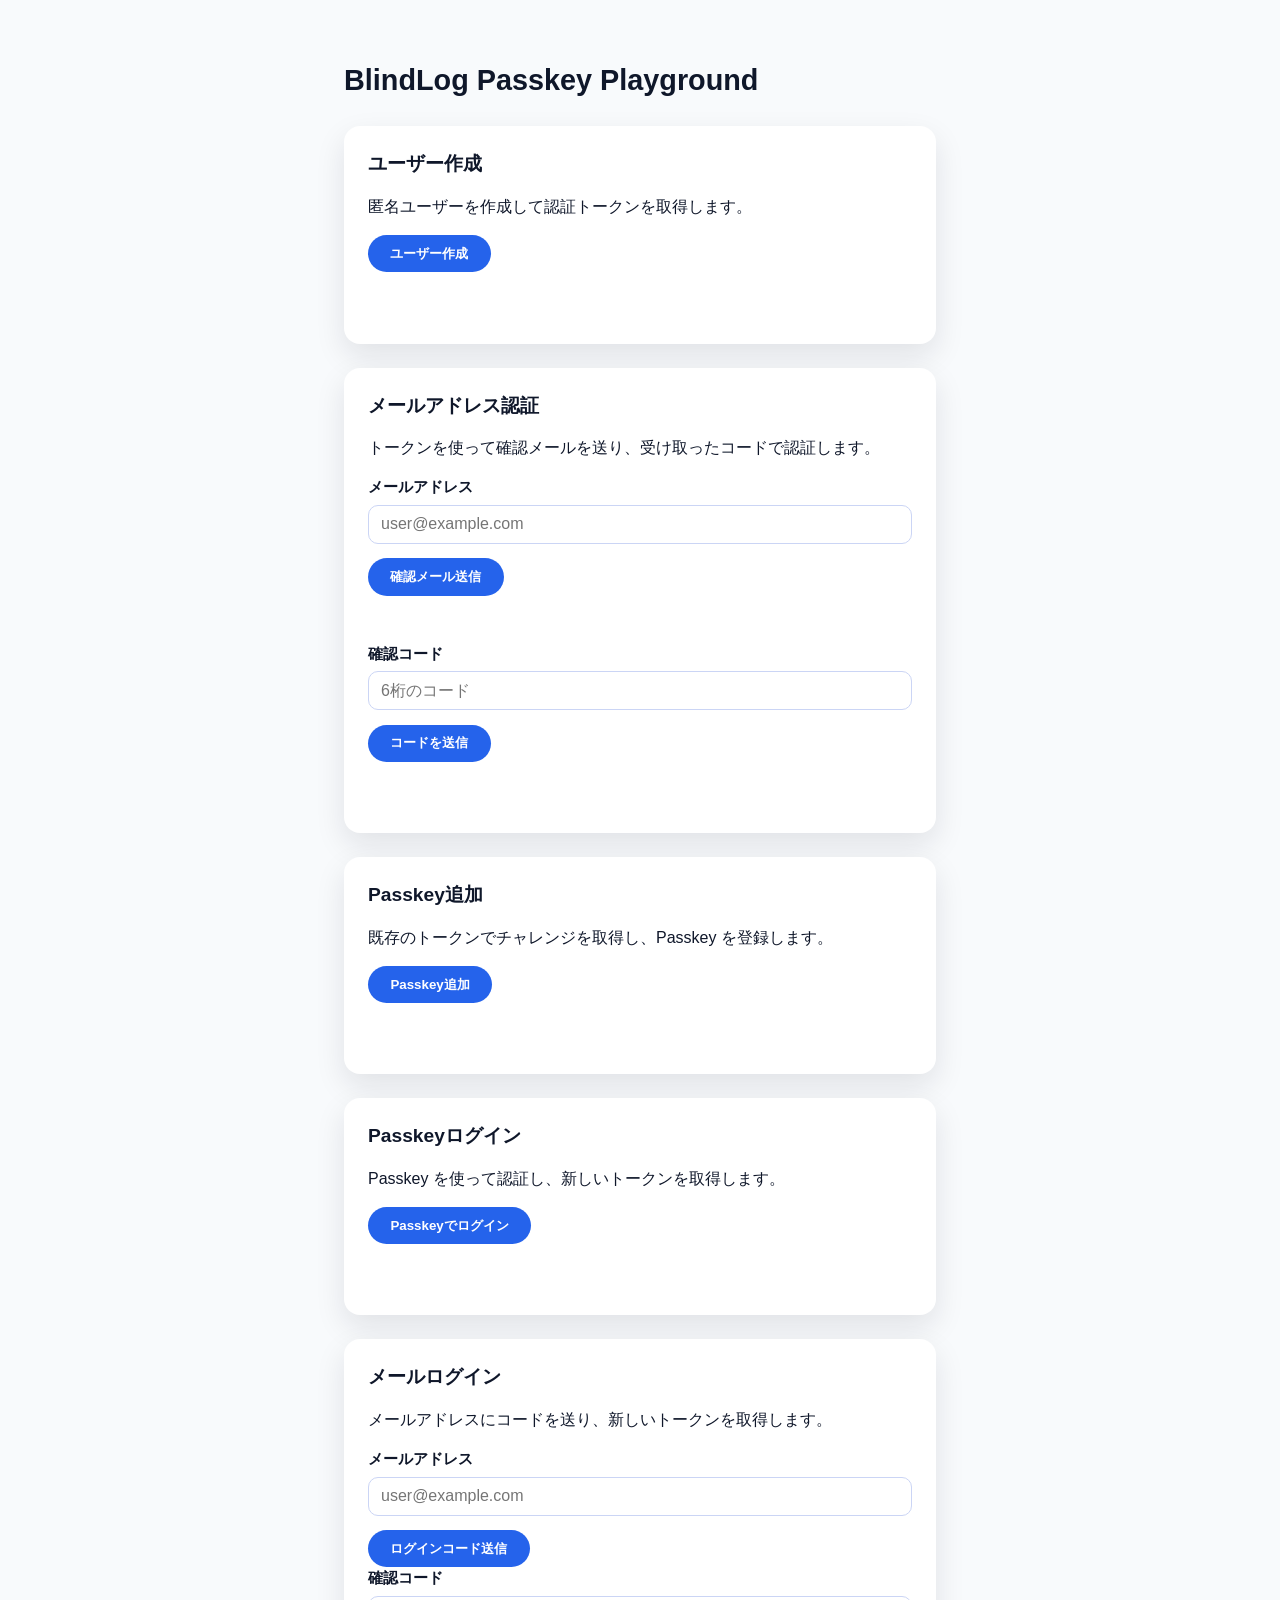
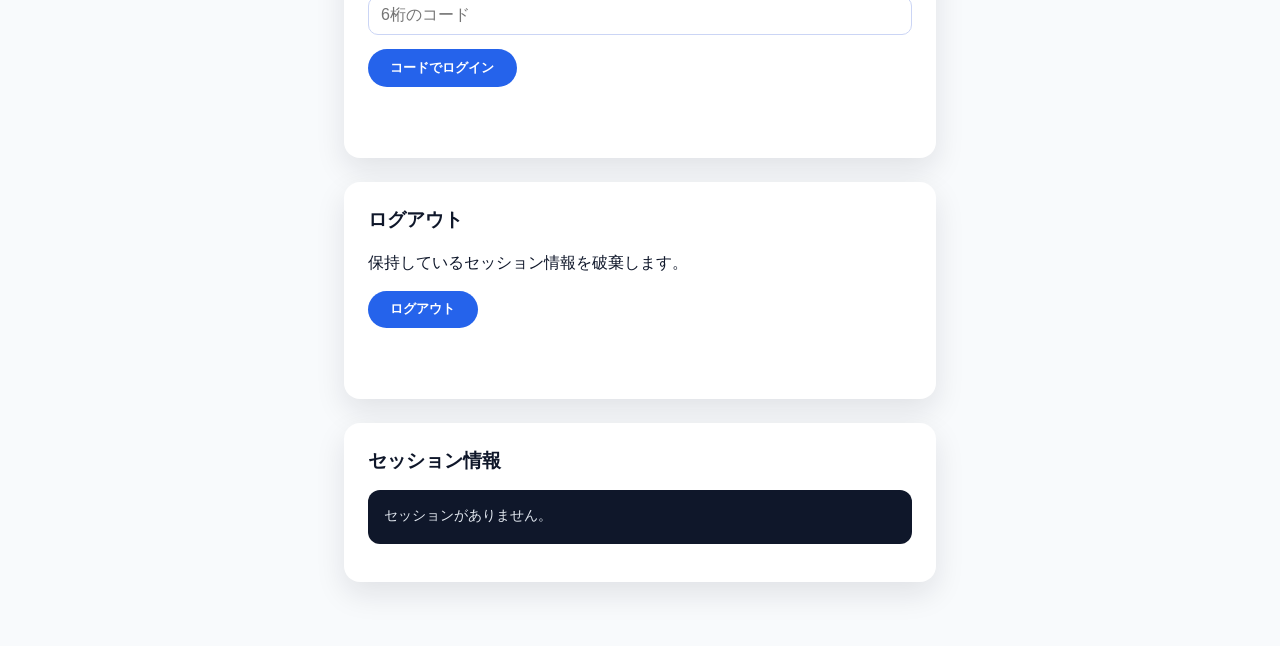
==== public/index.html @ 55f7ab30 "refactor" ====
<!doctype html>
<html lang="en">
<head>
  <meta charset="utf-8">
  <title>BlindLog Controls</title>
  <meta name="viewport" content="width=device-width, initial-scale=1">
  <style>
    :root { color-scheme: light dark; }
    * { box-sizing: border-box; }
    body {
      margin: 0;
      font-family: -apple-system, BlinkMacSystemFont, "Segoe UI", sans-serif;
      background: #f8fafc;
      color: #0f172a;
      line-height: 1.5;
    }
    main {
      max-width: 640px;
      margin: 0 auto;
      padding: 2.5rem 1.5rem;
    }
    h1 {
      font-size: 1.8rem;
      margin-bottom: 1.5rem;
    }
    section {
      background: #ffffff;
      border-radius: 16px;
      padding: 1.5rem;
      margin-bottom: 1.5rem;
      box-shadow: 0 12px 30px rgba(15, 23, 42, 0.1);
    }
    h2 {
      margin: 0 0 0.75rem;
      font-size: 1.2rem;
    }
    button {
      appearance: none;
      border: none;
      border-radius: 999px;
      padding: 0.6rem 1.4rem;
      background: #2563eb;
      color: #ffffff;
      font-weight: 600;
      cursor: pointer;
      transition: background 0.2s ease, transform 0.1s ease;
    }
    button:disabled {
      background: #9ca3af;
      cursor: progress;
    }
    button:not(:disabled):hover {
      background: #1d4ed8;
    }
    button:not(:disabled):active {
      transform: scale(0.97);
    }
    input {
      width: 100%;
      padding: 0.6rem 0.75rem;
      border-radius: 10px;
      border: 1px solid #cbd5f5;
      background: #ffffff;
      font-size: 1rem;
      color: inherit;
    }
    input:focus {
      outline: none;
      border-color: #60a5fa;
      box-shadow: 0 0 0 3px rgba(96, 165, 250, 0.25);
    }
    .field {
      margin-bottom: 0.9rem;
    }
    .field label {
      display: block;
      margin-bottom: 0.35rem;
      font-weight: 600;
      font-size: 0.95rem;
    }
    .status {
      min-height: 1.25rem;
      margin-top: 0.75rem;
      font-size: 0.95rem;
      font-weight: 500;
    }
    pre {
      background: #0f172a;
      color: #e2e8f0;
      border-radius: 12px;
      padding: 1rem;
      overflow-x: auto;
      font-size: 0.9rem;
    }
    @media (prefers-color-scheme: dark) {
      body { background: #0f172a; color: #e2e8f0; }
      section { background: #1f2937; box-shadow: 0 16px 40px rgba(2, 6, 23, 0.45); }
      button { background: #38bdf8; color: #0f172a; }
      button:not(:disabled):hover { background: #0ea5e9; }
      input { background: #111827; border-color: #334155; color: #e2e8f0; }
      input:focus { border-color: #38bdf8; box-shadow: 0 0 0 3px rgba(56, 189, 248, 0.4); }
      pre { background: #020617; color: #cbd5f5; }
    }
  </style>
</head>
<body>
  <main>
    <h1>BlindLog Passkey Playground</h1>

    <section>
      <h2>ユーザー作成</h2>
      <p>匿名ユーザーを作成して認証トークンを取得します。</p>
      <button id="create-user" type="button">ユーザー作成</button>
      <p id="create-status" class="status" role="status"></p>
    </section>

    <section>
      <h2>メールアドレス認証</h2>
      <p>トークンを使って確認メールを送り、受け取ったコードで認証します。</p>
      <div class="field">
        <label for="email-input">メールアドレス</label>
        <input id="email-input" type="email" autocomplete="email" placeholder="user@example.com">
      </div>
      <button id="send-email" type="button">確認メール送信</button>
      <p id="email-start-status" class="status" role="status"></p>
      <div class="field">
        <label for="email-code">確認コード</label>
        <input id="email-code" type="text" inputmode="numeric" autocomplete="one-time-code" placeholder="6桁のコード">
      </div>
      <button id="confirm-email" type="button">コードを送信</button>
      <p id="email-confirm-status" class="status" role="status"></p>
    </section>

    <section>
      <h2>Passkey追加</h2>
      <p>既存のトークンでチャレンジを取得し、Passkey を登録します。</p>
      <button id="add-passkey" type="button">Passkey追加</button>
      <p id="passkey-status" class="status" role="status"></p>
    </section>

    <section>
      <h2>Passkeyログイン</h2>
      <p>Passkey を使って認証し、新しいトークンを取得します。</p>
      <button id="login" type="button">Passkeyでログイン</button>
      <p id="login-status" class="status" role="status"></p>
    </section>

    <section>
      <h2>メールログイン</h2>
      <p>メールアドレスにコードを送り、新しいトークンを取得します。</p>
      <div class="field">
        <label for="email-login-input">メールアドレス</label>
        <input id="email-login-input" type="email" autocomplete="email" placeholder="user@example.com">
      </div>
      <button id="start-email-login" type="button">ログインコード送信</button>
      <div class="field">
        <label for="email-login-code">確認コード</label>
        <input id="email-login-code" type="text" inputmode="numeric" autocomplete="one-time-code" placeholder="6桁のコード">
      </div>
      <button id="complete-email-login" type="button">コードでログイン</button>
      <p id="email-login-status" class="status" role="status"></p>
    </section>

    <section>
      <h2>ログアウト</h2>
      <p>保持しているセッション情報を破棄します。</p>
      <button id="logout" type="button">ログアウト</button>
      <p id="logout-status" class="status" role="status"></p>
    </section>

    <section>
      <h2>セッション情報</h2>
      <pre id="session-output">セッションがありません。</pre>
    </section>
  </main>

  <script>
    (() => {
      const supportsWebAuthn = 'PublicKeyCredential' in window;

      const elements = createElementsMap();
      const status = createStatusManager(elements.statuses);
      const session = createSessionManager(elements.sessionOutput);
      const state = {
        emailLoginChallenge: null,
      };

      const api = createApi();
      const webAuthn = createWebAuthnHelpers();

      const userFlow = createUserFlow({ api, session, status, state });
      const emailVerificationFlow = createEmailVerificationFlow({
        api,
        session,
        status,
        inputs: elements.inputs,
      });
      const emailLoginFlow = createEmailLoginFlow({
        api,
        session,
        status,
        inputs: elements.inputs,
        state,
      });
      const passkeyFlow = createPasskeyFlow({
        api,
        session,
        status,
        webAuthn,
        supportsWebAuthn,
      });
      const logoutFlow = createLogoutFlow({ session, status, state });

      init();

      function init() {
        const {
          create,
          sendEmail,
          confirmEmail,
          addPasskey,
          login,
          startEmailLogin,
          completeEmailLogin,
          logout,
        } = elements.buttons;

        bindAsync(create, userFlow);
        bindAsync(sendEmail, emailVerificationFlow.send);
        bindAsync(confirmEmail, emailVerificationFlow.confirm);
        bindAsync(addPasskey, passkeyFlow.add);
        bindAsync(login, passkeyFlow.login);
        bindAsync(startEmailLogin, emailLoginFlow.start);
        bindAsync(completeEmailLogin, emailLoginFlow.complete);
        logout.addEventListener('click', logoutFlow);

        if (!supportsWebAuthn) {
          addPasskey.disabled = true;
          login.disabled = true;
          status.set('passkey', 'このブラウザーは WebAuthn をサポートしていません。', { error: true });
          status.set('login', 'このブラウザーは WebAuthn をサポートしていません。', { error: true });
        }

        session.render();
      }

      function createFlows() {
        return {
          async createUser() {
            status.set('create', 'ユーザー作成中...');
            status.clear('emailStart', 'emailConfirm', 'passkey', 'login', 'emailLogin', 'logout');
            try {
              const payload = await api.createUser();
              session.apply(payload);
              session.updateEmail(null);
              state.emailLoginChallenge = null;
              status.set('create', 'ユーザーを作成しトークンを取得しました。');
            } catch (error) {
              console.error(error);
              status.set('create', error.message || 'ユーザー作成に失敗しました。', { error: true });
            }
          },

          async sendVerificationEmail() {
            const { token } = session.data;
            const email = elements.inputs.email.value.trim();
            if (!token) {
              status.set('emailStart', '先にユーザーを作成またはログインしてください。', { error: true });
              return;
            }
            if (!email) {
              status.set('emailStart', 'メールアドレスを入力してください。', { error: true });
              return;
            }

            status.set('emailStart', '確認メール送信中...');
            status.clear('emailConfirm', 'logout');
            try {
              await api.sendVerificationEmail({ email, token });
              session.updateEmail(email);
              status.set('emailStart', '確認メールを送信しました。');
            } catch (error) {
              console.error(error);
              status.set('emailStart', error.message || '確認メールの送信に失敗しました。', { error: true });
            }
          },

          async confirmEmail() {
            const { token } = session.data;
            const email = elements.inputs.email.value.trim();
            const code = elements.inputs.code.value.trim();
            if (!token) {
              status.set('emailConfirm', '先にユーザーを作成またはログインしてください。', { error: true });
              return;
            }
            if (!email) {
              status.set('emailConfirm', 'メールアドレスを入力してください。', { error: true });
              return;
            }
            if (!code) {
              status.set('emailConfirm', '確認コードを入力してください。', { error: true });
              return;
            }

            status.set('emailConfirm', '確認コード送信中...');
            status.clear('logout');
            try {
              await api.confirmEmailAddress({ email, code, token });
              session.updateEmail(email);
              elements.inputs.code.value = '';
              status.set('emailConfirm', 'メールアドレスを認証しました。');
            } catch (error) {
              console.error(error);
              status.set('emailConfirm', error.message || 'メールアドレスの確認に失敗しました。', { error: true });
            }
          },

          async startEmailLogin() {
            const email = elements.inputs.emailLoginEmail.value.trim();
            if (!email) {
              status.set('emailLogin', 'メールアドレスを入力してください。', { error: true });
              return;
            }

            status.set('emailLogin', 'ログインコード送信中...');
            status.clear('logout', 'login');
            try {
              state.emailLoginChallenge = await api.sendEmailLoginChallenge(email);
              elements.inputs.emailLoginCode.value = '';
              status.set('emailLogin', '確認コードを送信しました。メールをご確認ください。');
            } catch (error) {
              console.error(error);
              status.set('emailLogin', error.message || 'ログインコードの送信に失敗しました。', { error: true });
            }
          },

          async completeEmailLogin() {
            const email = elements.inputs.emailLoginEmail.value.trim();
            const otp = elements.inputs.emailLoginCode.value.trim();

            if (!email) {
              status.set('emailLogin', 'メールアドレスを入力してください。', { error: true });
              return;
            }
            if (!otp) {
              status.set('emailLogin', '確認コードを入力してください。', { error: true });
              return;
            }
            if (!state.emailLoginChallenge) {
              status.set('emailLogin', '先にログインコードを送信してください。', { error: true });
              return;
            }

            status.set('emailLogin', 'ログイン処理中...');
            status.clear('logout', 'login');
            try {
              const tokens = await api.exchangeEmailCodeForToken({
                email,
                otp,
                challenge: state.emailLoginChallenge,
              });
              state.emailLoginChallenge = null;
              session.apply(tokens);
              session.updateEmail(email);
              elements.inputs.emailLoginCode.value = '';
              status.set('emailLogin', 'メールアドレスでログインしました。');
              status.clear('login');
            } catch (error) {
              console.error(error);
              status.set('emailLogin', error.message || 'メールでのログインに失敗しました。', { error: true });
            }
          },

          async addPasskey() {
            const { token, userID } = session.data;
            if (!token) {
              status.set('passkey', '先にユーザーを作成またはログインしてください。', { error: true });
              return;
            }
            if (!userID) {
              status.set('passkey', 'ユーザーIDを取得できませんでした。', { error: true });
              return;
            }
            if (!supportsWebAuthn) {
              status.set('passkey', 'このブラウザーは WebAuthn をサポートしていません。', { error: true });
              return;
            }

            status.set('passkey', 'チャレンジ取得中...');
            status.clear('logout');
            try {
              const challenge = await api.fetchChallenge({ token });
              const options = webAuthn.buildRegistrationOptions(challenge, userID);
              const credential = await navigator.credentials.create({ publicKey: options });
              if (!credential) {
                throw new Error('認証器がキャンセルされました。');
              }

              const payload = webAuthn.serializeRegistrationCredential(credential);
              await api.registerPasskey({ challenge, payload, token });
              status.set('passkey', 'Passkey を登録しました。');
            } catch (error) {
              console.error(error);
              status.set('passkey', error.message || 'Passkey登録に失敗しました。', { error: true });
            }
          },

          async passkeyLogin() {
            if (!supportsWebAuthn) {
              status.set('login', 'このブラウザーは WebAuthn をサポートしていません。', { error: true });
              return;
            }

            status.set('login', 'チャレンジ取得中...');
            status.clear('logout', 'emailLogin');
            try {
              const challenge = await api.fetchChallenge();
              const options = webAuthn.buildAuthenticationOptions(challenge);
              const credential = await navigator.credentials.get({ publicKey: options });
              if (!credential) {
                throw new Error('認証器がキャンセルされました。');
              }

              const payload = webAuthn.serializeAuthenticationCredential(credential, challenge);
              const tokens = await api.requestPasskeyToken(payload);
              session.apply(tokens);
              status.set('login', 'Passkeyでログインしました。新しいトークンを取得しました。');
            } catch (error) {
              console.error(error);
              status.set('login', error.message || 'ログインに失敗しました。', { error: true });
            }
          },

          logout() {
            session.reset();
            state.emailLoginChallenge = null;
            status.set('logout', 'ログアウトしました。');
            status.clear('create', 'emailStart', 'emailConfirm', 'passkey', 'login', 'emailLogin');
          },
        };
      }

      function bindAsync(button, action) {
        button.addEventListener('click', () => runWithButtonDisabled(button, action));
      }

      async function runWithButtonDisabled(button, action) {
        button.disabled = true;
        try {
          await action();
        } finally {
          button.disabled = false;
        }
      }

      function createElementsMap() {
        return {
          buttons: {
            create: document.getElementById('create-user'),
            sendEmail: document.getElementById('send-email'),
            confirmEmail: document.getElementById('confirm-email'),
            addPasskey: document.getElementById('add-passkey'),
            login: document.getElementById('login'),
            startEmailLogin: document.getElementById('start-email-login'),
            completeEmailLogin: document.getElementById('complete-email-login'),
            logout: document.getElementById('logout'),
          },
          statuses: {
            create: document.getElementById('create-status'),
            emailStart: document.getElementById('email-start-status'),
            emailConfirm: document.getElementById('email-confirm-status'),
            passkey: document.getElementById('passkey-status'),
            login: document.getElementById('login-status'),
            emailLogin: document.getElementById('email-login-status'),
            logout: document.getElementById('logout-status'),
          },
          inputs: {
            email: document.getElementById('email-input'),
            code: document.getElementById('email-code'),
            emailLoginEmail: document.getElementById('email-login-input'),
            emailLoginCode: document.getElementById('email-login-code'),
          },
          sessionOutput: document.getElementById('session-output'),
        };
      }

      function createStatusManager(statusElements) {
        return {
          set(key, message, { error = false } = {}) {
            const element = statusElements[key];
            if (!element) return;
            element.textContent = message;
            element.style.color = error ? '#dc2626' : '';
          },
          clear(...keys) {
            keys.forEach(key => {
              const element = statusElements[key];
              if (element) {
                element.textContent = '';
                element.style.color = '';
              }
            });
          },
        };
      }

      function createSessionManager(outputElement) {
        const APPLE_REFERENCE_DATE_MS = Date.UTC(2001, 0, 1);
        const data = {
          userID: null,
          token: null,
          tokenExpiresAt: null,
          refreshToken: null,
          refreshTokenExpiresAt: null,
          email: null,
        };

        function render() {
          if (!data.userID) {
            outputElement.textContent = 'セッションがありません。';
            return;
          }
          outputElement.textContent = JSON.stringify(data, null, 2);
        }

        function formatReferenceDate(value) {
          if (typeof value !== 'number' || Number.isNaN(value)) {
            return null;
          }
          return new Date(APPLE_REFERENCE_DATE_MS + value * 1000).toISOString();
        }

        return {
          data,
          apply(payload) {
            const userID = payload?.userID ?? payload?.id ?? null;
            data.userID = userID;
            data.token = payload?.token ?? null;
            data.tokenExpiresAt = formatReferenceDate(payload?.tokenExpiredDate);
            data.refreshToken = payload?.refreshToken ?? null;
            data.refreshTokenExpiresAt = formatReferenceDate(payload?.refreshTokenExpiredDate);
            render();
          },
          updateEmail(email) {
            data.email = email ? email.trim() : null;
            render();
          },
          reset() {
            data.userID = null;
            data.token = null;
            data.tokenExpiresAt = null;
            data.refreshToken = null;
            data.refreshTokenExpiresAt = null;
            data.email = null;
            render();
          },
          render,
        };
      }

      function createApi() {
        return {
          async createUser() {
            const response = await post('/user', { message: 'ユーザー作成に失敗しました。' });
            return response.json();
          },

          async sendVerificationEmail({ email, token }) {
            const url = new URL('/email/verify/start', window.location.origin);
            url.searchParams.set('email', email);
            await post(url, {
              headers: { Authorization: `Bearer ${token}` },
              message: '確認メールの送信に失敗しました。',
            });
          },

          async confirmEmailAddress({ email, code, token }) {
            const url = new URL('/email/verify', window.location.origin);
            url.searchParams.set('email', email);
            url.searchParams.set('password', code);
            await post(url, {
              headers: { Authorization: `Bearer ${token}` },
              message: 'メールアドレスの確認に失敗しました。',
            });
          },

          async fetchChallenge({ token } = {}) {
            const headers = token ? { Authorization: `Bearer ${token}` } : {};
            const response = await post('/challenge', {
              headers,
              message: 'チャレンジ取得に失敗しました。',
            });
            return readChallengeResponse(response);
          },

          async registerPasskey({ challenge, payload, token }) {
            await post(`/passkey?challenge=${encodeURIComponent(challenge)}`, {
              headers: {
                'Content-Type': 'application/json',
                Authorization: `Bearer ${token}`,
              },
              body: JSON.stringify(payload),
              message: 'Passkey登録に失敗しました。',
            });
          },

          async requestPasskeyToken(payload) {
            return postJSON('/token/passkey', payload, {
              message: 'ログインに失敗しました。',
            });
          },

          async sendEmailLoginChallenge(email) {
            const url = new URL('/token/email/start', window.location.origin);
            url.searchParams.set('email', email);
            const response = await post(url, {
              message: 'ログインコードの送信に失敗しました。',
            });
            return readChallengeResponse(response);
          },

          async exchangeEmailCodeForToken(payload) {
            return postJSON('/token/email', payload, {
              message: 'メールでのログインに失敗しました。',
            });
          },
        };
      }

      function createWebAuthnHelpers() {
        const encoder = new TextEncoder();
        return {
          buildRegistrationOptions(challenge, userID) {
            return {
              challenge: base64ToUint8Array(challenge),
              rp: { name: document.title || 'BlindLog', id: window.location.hostname },
              user: {
                id: encoder.encode(userID),
                name: userID,
                displayName: userID,
              },
              pubKeyCredParams: [
                { type: 'public-key', alg: -7 },
                { type: 'public-key', alg: -257 },
              ],
              authenticatorSelection: { userVerification: 'preferred' },
              timeout: 60000,
              attestation: 'none',
            };
          },

          buildAuthenticationOptions(challenge) {
            return {
              challenge: base64ToUint8Array(challenge),
              rpId: window.location.hostname,
              timeout: 60000,
              userVerification: 'preferred',
            };
          },

          serializeRegistrationCredential(credential) {
            const { response } = credential;
            return {
              id: credential.id,
              rawId: arrayBufferToBase64Url(credential.rawId),
              type: credential.type,
              response: {
                clientDataJSON: arrayBufferToBase64Url(response.clientDataJSON),
                attestationObject: arrayBufferToBase64Url(response.attestationObject),
              },
            };
          },

          serializeAuthenticationCredential(credential, challenge) {
            const { response } = credential;
            const payload = {
              id: credential.id,
              rawId: arrayBufferToBase64Url(credential.rawId),
              type: credential.type,
              response: {
                clientDataJSON: arrayBufferToBase64Url(response.clientDataJSON),
                authenticatorData: arrayBufferToBase64Url(response.authenticatorData),
                signature: arrayBufferToBase64Url(response.signature),
              },
              challenge,
            };
            if (response.userHandle) {
              payload.response.userHandle = arrayBufferToBase64Url(response.userHandle);
            }
            if (credential.authenticatorAttachment) {
              payload.authenticatorAttachment = credential.authenticatorAttachment;
            }
            return payload;
          },
        };
      }

      function normalizeBase64(input) {
        const base = input.replace(/-/g, '+').replace(/_/g, '/').replace(/\s+/g, '');
        const mod = base.length % 4;
        if (mod === 2) return base + '==';
        if (mod === 3) return base + '=';
        if (mod === 1) return base + '===';
        return base;
      }

      function base64ToUint8Array(base64) {
        const normalized = normalizeBase64(base64);
        const binary = atob(normalized);
        const bytes = new Uint8Array(binary.length);
        for (let i = 0; i < binary.length; i += 1) {
          bytes[i] = binary.charCodeAt(i);
        }
        return bytes;
      }

      function arrayBufferToBase64Url(buffer) {
        const bytes = new Uint8Array(buffer);
        let binary = '';
        for (let i = 0; i < bytes.length; i += 1) {
          binary += String.fromCharCode(bytes[i]);
        }
        const base64 = btoa(binary);
        return base64.replace(/\+/g, '-').replace(/\//g, '_').replace(/=+$/g, '');
      }

      async function post(resource, { headers = {}, body, message }) {
        const init = {
          method: 'POST',
          headers,
        };
        if (body !== undefined) {
          init.body = body;
        }
        return ensureOk(fetch(resource, init), message);
      }

      async function postJSON(resource, payload, { headers = {}, message }) {
        const response = await post(resource, {
          headers: {
            'Content-Type': 'application/json',
            ...headers,
          },
          body: JSON.stringify(payload),
          message,
        });
        return response.json();
      }

      async function ensureOk(responsePromise, defaultMessage) {
        const response = await responsePromise;
        if (response.ok) {
          return response;
        }
        const detail = (await response.text()).trim();
        throw new Error(detail ? `${defaultMessage}: ${detail}` : defaultMessage);
      }

      async function readChallengeResponse(response) {
        const text = (await response.text()).trim();
        try {
          const parsed = JSON.parse(text);
          if (typeof parsed === 'string') return parsed;
          if (typeof parsed?.challenge === 'string') return parsed.challenge;
          if (typeof parsed?.value === 'string') return parsed.value;
          if (Array.isArray(parsed?.data)) {
            return arrayBufferToBase64Url(Uint8Array.from(parsed.data).buffer);
          }
        } catch {
          const unquoted = text.replace(/^"|"$/g, '');
          if (unquoted) return unquoted;
        }
        throw new Error('Unexpected challenge response format.');
      }
    })();
  </script>
</body>
</html>
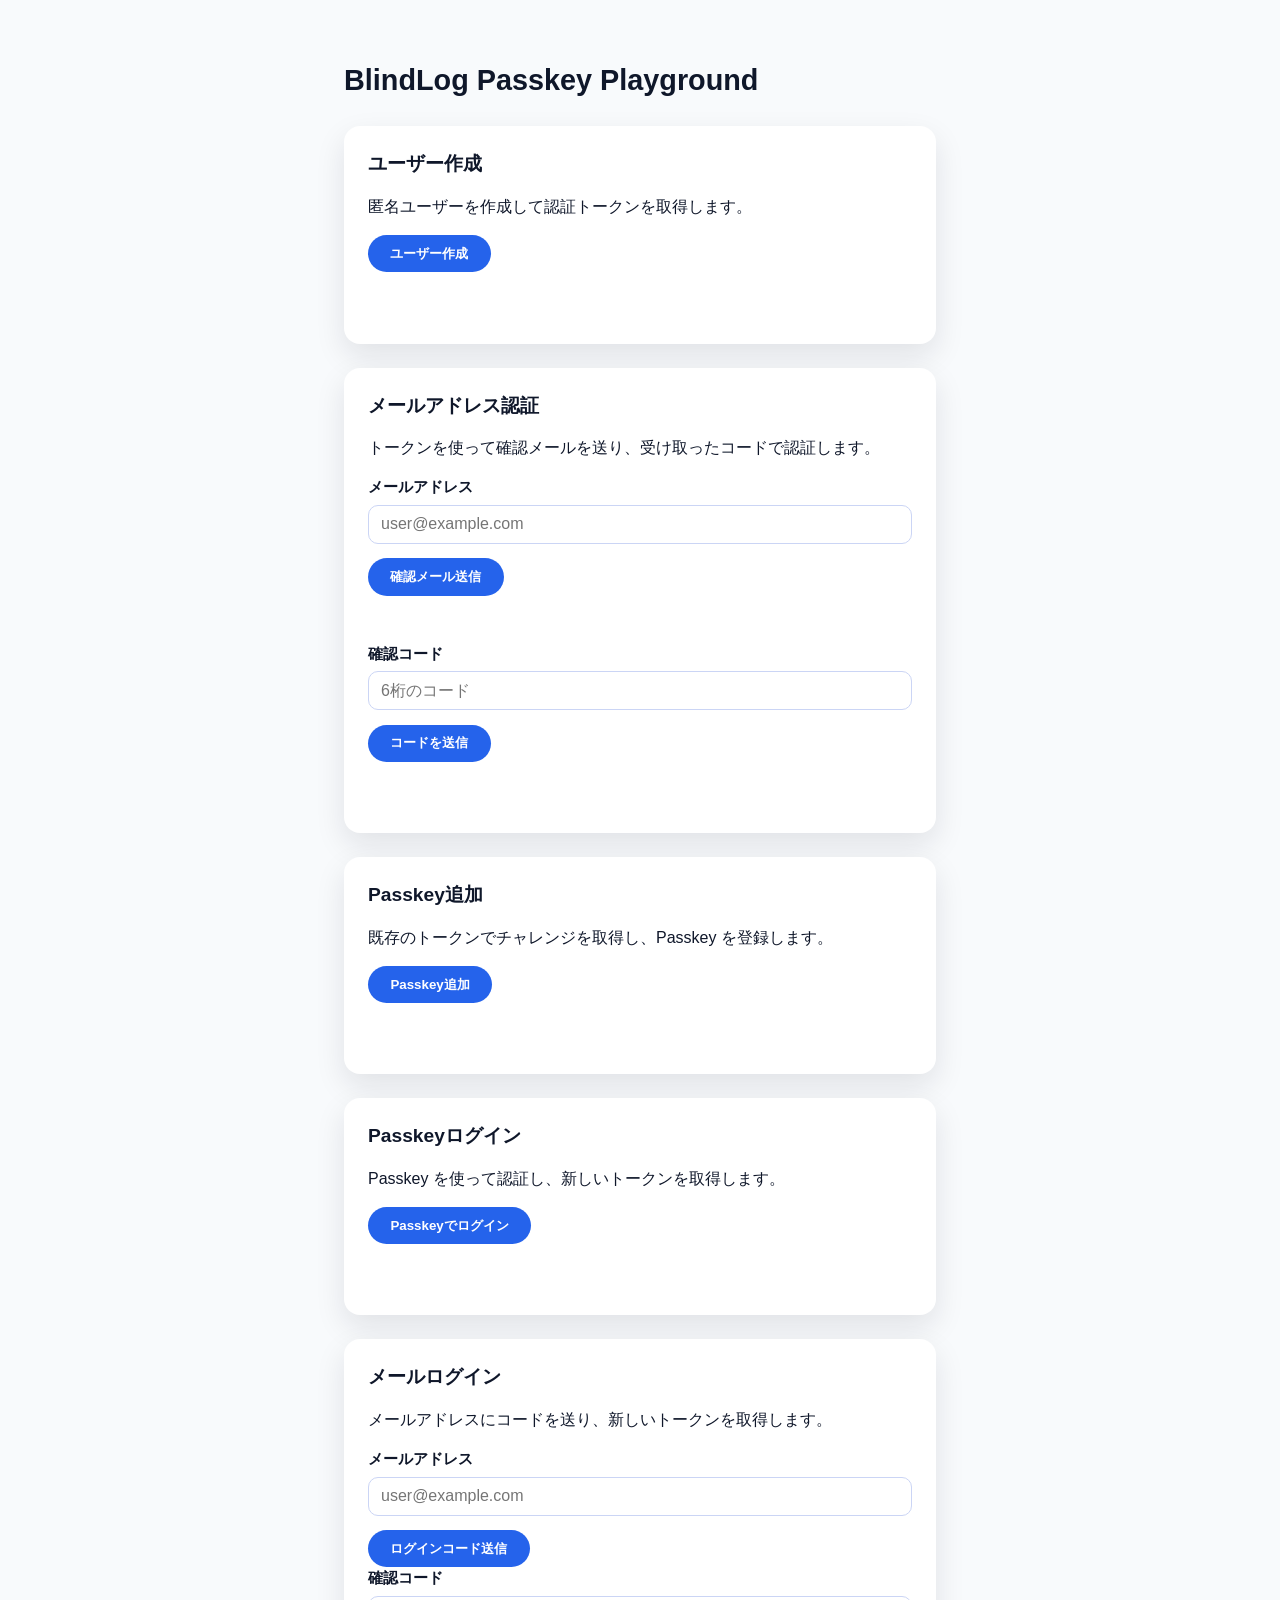
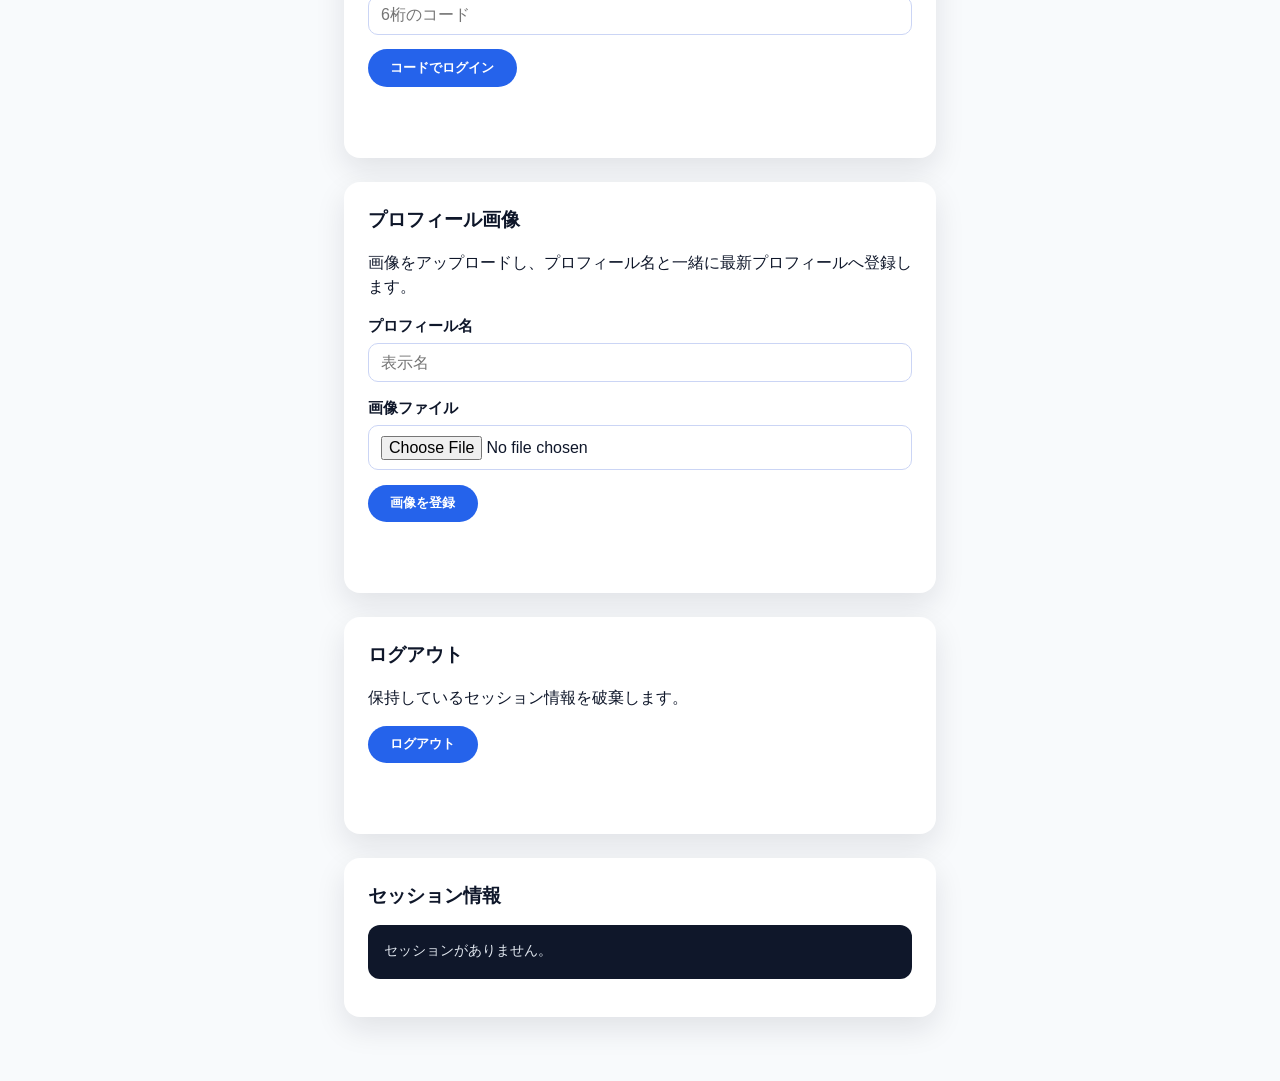
==== commit 4b1cc904: "add image url" ====
--- a/public/index.html
+++ b/public/index.html
@@ -68,6 +68,25 @@
       outline: none;
       border-color: #60a5fa;
       box-shadow: 0 0 0 3px rgba(96, 165, 250, 0.25);
+    }
+    img {
+      display: block;
+      max-width: 160px;
+      max-height: 160px;
+      border-radius: 12px;
+      object-fit: cover;
+    }
+    img[hidden] {
+      display: none;
+    }
+    .profile-result {
+      margin-top: 1rem;
+      padding-top: 1rem;
+      border-top: 1px solid #e2e8f0;
+    }
+    .profile-result p {
+      margin: 0.35rem 0 0;
+      font-size: 0.95rem;
     }
     .field {
       margin-bottom: 0.9rem;
@@ -159,6 +178,29 @@
       </div>
       <button id="complete-email-login" type="button">コードでログイン</button>
       <p id="email-login-status" class="status" role="status"></p>
+    </section>
+
+    <section>
+      <h2>プロフィール画像</h2>
+      <p>画像をアップロードし、プロフィール名と一緒に最新プロフィールへ登録します。</p>
+      <div class="field">
+        <label for="profile-name-input">プロフィール名</label>
+        <input id="profile-name-input" type="text" autocomplete="name" maxlength="100" placeholder="表示名">
+      </div>
+      <div class="field">
+        <label for="profile-image-file">画像ファイル</label>
+        <input id="profile-image-file" type="file" accept="image/*">
+      </div>
+      <div class="field">
+        <img id="profile-image-preview" alt="選択したプロフィール画像のプレビュー" hidden>
+      </div>
+      <button id="upload-profile-image" type="button">画像を登録</button>
+      <p id="profile-image-status" class="status" role="status"></p>
+      <div id="current-profile" class="profile-result" hidden>
+        <img id="current-profile-image" alt="プロフィールに設定した画像">
+        <p id="current-profile-name"></p>
+        <p id="current-profile-image-url"></p>
+      </div>
     </section>
 
     <section>
@@ -209,7 +251,15 @@
         webAuthn,
         supportsWebAuthn,
       });
-      const logoutFlow = createLogoutFlow({ session, status, state });
+      const profileImageFlow = createProfileImageFlow({
+        api,
+        session,
+        status,
+        inputs: elements.inputs,
+        preview: elements.profileImagePreview,
+        currentProfile: elements.currentProfile,
+      });
+      const logoutFlow = createLogoutFlow({ session, status, state, profileImageFlow });
 
       init();
 
@@ -222,6 +272,7 @@
           login,
           startEmailLogin,
           completeEmailLogin,
+          uploadProfileImage,
           logout,
         } = elements.buttons;
 
@@ -232,6 +283,8 @@
         bindAsync(login, passkeyFlow.login);
         bindAsync(startEmailLogin, emailLoginFlow.start);
         bindAsync(completeEmailLogin, emailLoginFlow.complete);
+        bindAsync(uploadProfileImage, profileImageFlow.uploadAndRegister);
+        elements.inputs.profileImageFile.addEventListener('change', profileImageFlow.previewSelectedFile);
         logout.addEventListener('click', logoutFlow);
 
         if (!supportsWebAuthn) {
@@ -244,32 +297,35 @@
         session.render();
       }
 
-      function createFlows() {
+      function createUserFlow({ api, session, status, state }) {
+        return async function handleCreateUser() {
+          status.set('create', 'ユーザー作成中...');
+          status.clear('emailStart', 'emailConfirm', 'passkey', 'login', 'emailLogin', 'logout');
+          try {
+            const payload = await api.createUser();
+            session.apply(payload);
+            session.updateEmail(null);
+            state.emailLoginChallenge = null;
+            status.set('create', 'ユーザーを作成しトークンを取得しました。');
+          } catch (error) {
+            console.error(error);
+            status.set('create', error.message || 'ユーザー作成に失敗しました。', { error: true });
+          }
+        };
+      }
+
+      function createEmailVerificationFlow({ api, session, status, inputs }) {
+        const emailInput = inputs.email;
+        const codeInput = inputs.code;
+
         return {
-          async createUser() {
-            status.set('create', 'ユーザー作成中...');
-            status.clear('emailStart', 'emailConfirm', 'passkey', 'login', 'emailLogin', 'logout');
-            try {
-              const payload = await api.createUser();
-              session.apply(payload);
-              session.updateEmail(null);
-              state.emailLoginChallenge = null;
-              status.set('create', 'ユーザーを作成しトークンを取得しました。');
-            } catch (error) {
-              console.error(error);
-              status.set('create', error.message || 'ユーザー作成に失敗しました。', { error: true });
-            }
-          },
-
-          async sendVerificationEmail() {
+          async send() {
             const { token } = session.data;
-            const email = elements.inputs.email.value.trim();
-            if (!token) {
-              status.set('emailStart', '先にユーザーを作成またはログインしてください。', { error: true });
-              return;
-            }
-            if (!email) {
-              status.set('emailStart', 'メールアドレスを入力してください。', { error: true });
+            const email = emailInput.value.trim();
+            if (!validate('emailStart', [
+              { predicate: () => !!token, message: '先にユーザーを作成またはログインしてください。' },
+              { predicate: () => email.length > 0, message: 'メールアドレスを入力してください。' },
+            ])) {
               return;
             }
 
@@ -285,20 +341,15 @@
             }
           },
 
-          async confirmEmail() {
+          async confirm() {
             const { token } = session.data;
-            const email = elements.inputs.email.value.trim();
-            const code = elements.inputs.code.value.trim();
-            if (!token) {
-              status.set('emailConfirm', '先にユーザーを作成またはログインしてください。', { error: true });
-              return;
-            }
-            if (!email) {
-              status.set('emailConfirm', 'メールアドレスを入力してください。', { error: true });
-              return;
-            }
-            if (!code) {
-              status.set('emailConfirm', '確認コードを入力してください。', { error: true });
+            const email = emailInput.value.trim();
+            const code = codeInput.value.trim();
+            if (!validate('emailConfirm', [
+              { predicate: () => !!token, message: '先にユーザーを作成またはログインしてください。' },
+              { predicate: () => email.length > 0, message: 'メールアドレスを入力してください。' },
+              { predicate: () => code.length > 0, message: '確認コードを入力してください。' },
+            ])) {
               return;
             }
 
@@ -307,18 +358,26 @@
             try {
               await api.confirmEmailAddress({ email, code, token });
               session.updateEmail(email);
-              elements.inputs.code.value = '';
+              codeInput.value = '';
               status.set('emailConfirm', 'メールアドレスを認証しました。');
             } catch (error) {
               console.error(error);
               status.set('emailConfirm', error.message || 'メールアドレスの確認に失敗しました。', { error: true });
             }
           },
-
-          async startEmailLogin() {
-            const email = elements.inputs.emailLoginEmail.value.trim();
-            if (!email) {
-              status.set('emailLogin', 'メールアドレスを入力してください。', { error: true });
+        };
+      }
+
+      function createEmailLoginFlow({ api, session, status, inputs, state }) {
+        const emailInput = inputs.emailLoginEmail;
+        const codeInput = inputs.emailLoginCode;
+
+        return {
+          async start() {
+            const email = emailInput.value.trim();
+            if (!validate('emailLogin', [
+              { predicate: () => email.length > 0, message: 'メールアドレスを入力してください。' },
+            ])) {
               return;
             }
 
@@ -326,7 +385,7 @@
             status.clear('logout', 'login');
             try {
               state.emailLoginChallenge = await api.sendEmailLoginChallenge(email);
-              elements.inputs.emailLoginCode.value = '';
+              codeInput.value = '';
               status.set('emailLogin', '確認コードを送信しました。メールをご確認ください。');
             } catch (error) {
               console.error(error);
@@ -334,20 +393,15 @@
             }
           },
 
-          async completeEmailLogin() {
-            const email = elements.inputs.emailLoginEmail.value.trim();
-            const otp = elements.inputs.emailLoginCode.value.trim();
-
-            if (!email) {
-              status.set('emailLogin', 'メールアドレスを入力してください。', { error: true });
-              return;
-            }
-            if (!otp) {
-              status.set('emailLogin', '確認コードを入力してください。', { error: true });
-              return;
-            }
-            if (!state.emailLoginChallenge) {
-              status.set('emailLogin', '先にログインコードを送信してください。', { error: true });
+          async complete() {
+            const email = emailInput.value.trim();
+            const otp = codeInput.value.trim();
+
+            if (!validate('emailLogin', [
+              { predicate: () => email.length > 0, message: 'メールアドレスを入力してください。' },
+              { predicate: () => otp.length > 0, message: '確認コードを入力してください。' },
+              { predicate: () => !!state.emailLoginChallenge, message: '先にログインコードを送信してください。' },
+            ])) {
               return;
             }
 
@@ -362,7 +416,7 @@
               state.emailLoginChallenge = null;
               session.apply(tokens);
               session.updateEmail(email);
-              elements.inputs.emailLoginCode.value = '';
+              codeInput.value = '';
               status.set('emailLogin', 'メールアドレスでログインしました。');
               status.clear('login');
             } catch (error) {
@@ -370,19 +424,18 @@
               status.set('emailLogin', error.message || 'メールでのログインに失敗しました。', { error: true });
             }
           },
-
-          async addPasskey() {
+        };
+      }
+
+      function createPasskeyFlow({ api, session, status, webAuthn, supportsWebAuthn }) {
+        return {
+          async add() {
             const { token, userID } = session.data;
-            if (!token) {
-              status.set('passkey', '先にユーザーを作成またはログインしてください。', { error: true });
-              return;
-            }
-            if (!userID) {
-              status.set('passkey', 'ユーザーIDを取得できませんでした。', { error: true });
-              return;
-            }
-            if (!supportsWebAuthn) {
-              status.set('passkey', 'このブラウザーは WebAuthn をサポートしていません。', { error: true });
+            if (!validate('passkey', [
+              { predicate: () => !!token, message: '先にユーザーを作成またはログインしてください。' },
+              { predicate: () => !!userID, message: 'ユーザーIDを取得できませんでした。' },
+              { predicate: () => supportsWebAuthn, message: 'このブラウザーは WebAuthn をサポートしていません。' },
+            ])) {
               return;
             }
 
@@ -390,7 +443,11 @@
             status.clear('logout');
             try {
               const challenge = await api.fetchChallenge({ token });
-              const options = webAuthn.buildRegistrationOptions(challenge, userID);
+              const options = webAuthn.buildRegistrationOptions({
+                challenge,
+                userID,
+                email: session.data.email,
+              });
               const credential = await navigator.credentials.create({ publicKey: options });
               if (!credential) {
                 throw new Error('認証器がキャンセルされました。');
@@ -405,9 +462,10 @@
             }
           },
 
-          async passkeyLogin() {
-            if (!supportsWebAuthn) {
-              status.set('login', 'このブラウザーは WebAuthn をサポートしていません。', { error: true });
+          async login() {
+            if (!validate('login', [
+              { predicate: () => supportsWebAuthn, message: 'このブラウザーは WebAuthn をサポートしていません。' },
+            ])) {
               return;
             }
 
@@ -424,24 +482,146 @@
               const payload = webAuthn.serializeAuthenticationCredential(credential, challenge);
               const tokens = await api.requestPasskeyToken(payload);
               session.apply(tokens);
+              await refreshSessionEmail(tokens.token);
               status.set('login', 'Passkeyでログインしました。新しいトークンを取得しました。');
             } catch (error) {
               console.error(error);
               status.set('login', error.message || 'ログインに失敗しました。', { error: true });
             }
           },
-
-          logout() {
-            session.reset();
-            state.emailLoginChallenge = null;
-            status.set('logout', 'ログアウトしました。');
-            status.clear('create', 'emailStart', 'emailConfirm', 'passkey', 'login', 'emailLogin');
-          },
-        };
+        };
+      }
+
+      function createProfileImageFlow({ api, session, status, inputs, preview, currentProfile }) {
+        let previewURL = null;
+        let currentImageURL = null;
+
+        function setPreview(file) {
+          if (previewURL) {
+            URL.revokeObjectURL(previewURL);
+            previewURL = null;
+          }
+          if (!file) {
+            preview.hidden = true;
+            preview.removeAttribute('src');
+            return;
+          }
+          previewURL = URL.createObjectURL(file);
+          preview.src = previewURL;
+          preview.hidden = false;
+        }
+
+        function setCurrentProfile({ profile, file }) {
+          if (currentImageURL) {
+            URL.revokeObjectURL(currentImageURL);
+          }
+          currentImageURL = URL.createObjectURL(file);
+          currentProfile.image.src = profile.imageURL || currentImageURL;
+          currentProfile.name.textContent = `名前: ${profile.name}`;
+          currentProfile.imageURL.textContent = `画像URL: ${profile.imageURL || ''}`;
+          currentProfile.container.hidden = false;
+        }
+
+        function resetDisplay() {
+          if (previewURL) {
+            URL.revokeObjectURL(previewURL);
+            previewURL = null;
+          }
+          if (currentImageURL) {
+            URL.revokeObjectURL(currentImageURL);
+            currentImageURL = null;
+          }
+          preview.hidden = true;
+          preview.removeAttribute('src');
+          currentProfile.image.removeAttribute('src');
+          currentProfile.name.textContent = '';
+          currentProfile.imageURL.textContent = '';
+          currentProfile.container.hidden = true;
+        }
+
+        return {
+          previewSelectedFile() {
+            setPreview(inputs.profileImageFile.files?.[0] ?? null);
+          },
+
+          resetDisplay,
+
+          async uploadAndRegister() {
+            const { token } = session.data;
+            const name = inputs.profileName.value.trim();
+            const file = inputs.profileImageFile.files?.[0] ?? null;
+
+            if (!validate('profileImage', [
+              { predicate: () => !!token, message: '先にユーザーを作成またはログインしてください。' },
+              { predicate: () => name.length > 0, message: 'プロフィール名を入力してください。' },
+              { predicate: () => name.length <= 100, message: 'プロフィール名は100文字以内で入力してください。' },
+              { predicate: () => !!file, message: '画像ファイルを選択してください。' },
+            ])) {
+              return;
+            }
+
+            status.set('profileImage', 'アップロードURL取得中...');
+            status.clear('logout');
+            try {
+              const upload = await api.createImageUploadURL(token);
+              status.set('profileImage', '画像アップロード中...');
+              await api.uploadImageFile({ uploadURL: upload.uploadURL, file });
+
+              status.set('profileImage', '画像登録中...');
+              const image = await api.createImage({ imageID: upload.imageID, token });
+
+              status.set('profileImage', 'プロフィール登録中...');
+              const profile = await api.createUserProfile({
+                name,
+                imageID: image.id,
+                token,
+              });
+
+              session.updateProfile(profile);
+              setCurrentProfile({ profile, file });
+              status.set('profileImage', 'プロフィール画像を登録しました。');
+            } catch (error) {
+              console.error(error);
+              status.set('profileImage', error.message || 'プロフィール画像の登録に失敗しました。', { error: true });
+            }
+          },
+        };
+      }
+
+      function createLogoutFlow({ session, status, state, profileImageFlow }) {
+        return function handleLogout() {
+          session.reset();
+          state.emailLoginChallenge = null;
+          profileImageFlow.resetDisplay();
+          status.set('logout', 'ログアウトしました。');
+          status.clear('create', 'emailStart', 'emailConfirm', 'passkey', 'login', 'emailLogin', 'profileImage');
+        };
+      }
+
+      async function refreshSessionEmail(token) {
+        if (!token) {
+          return;
+        }
+        try {
+          const user = await api.fetchCurrentUser(token);
+          session.updateEmail(user?.email ?? null);
+        } catch (error) {
+          console.error(error);
+        }
       }
 
       function bindAsync(button, action) {
         button.addEventListener('click', () => runWithButtonDisabled(button, action));
+      }
+
+      function validate(statusKey, checks) {
+        for (const { predicate, message } of checks) {
+          if (!predicate()) {
+            status.set(statusKey, message, { error: true });
+            return false;
+          }
+        }
+        return true;
       }
 
       async function runWithButtonDisabled(button, action) {
@@ -463,6 +643,7 @@
             login: document.getElementById('login'),
             startEmailLogin: document.getElementById('start-email-login'),
             completeEmailLogin: document.getElementById('complete-email-login'),
+            uploadProfileImage: document.getElementById('upload-profile-image'),
             logout: document.getElementById('logout'),
           },
           statuses: {
@@ -472,6 +653,7 @@
             passkey: document.getElementById('passkey-status'),
             login: document.getElementById('login-status'),
             emailLogin: document.getElementById('email-login-status'),
+            profileImage: document.getElementById('profile-image-status'),
             logout: document.getElementById('logout-status'),
           },
           inputs: {
@@ -479,6 +661,15 @@
             code: document.getElementById('email-code'),
             emailLoginEmail: document.getElementById('email-login-input'),
             emailLoginCode: document.getElementById('email-login-code'),
+            profileName: document.getElementById('profile-name-input'),
+            profileImageFile: document.getElementById('profile-image-file'),
+          },
+          profileImagePreview: document.getElementById('profile-image-preview'),
+          currentProfile: {
+            container: document.getElementById('current-profile'),
+            image: document.getElementById('current-profile-image'),
+            name: document.getElementById('current-profile-name'),
+            imageURL: document.getElementById('current-profile-image-url'),
           },
           sessionOutput: document.getElementById('session-output'),
         };
@@ -513,6 +704,7 @@
           refreshToken: null,
           refreshTokenExpiresAt: null,
           email: null,
+          profile: null,
         };
 
         function render() {
@@ -545,6 +737,10 @@
             data.email = email ? email.trim() : null;
             render();
           },
+          updateProfile(profile) {
+            data.profile = profile ?? null;
+            render();
+          },
           reset() {
             data.userID = null;
             data.token = null;
@@ -552,6 +748,7 @@
             data.refreshToken = null;
             data.refreshTokenExpiresAt = null;
             data.email = null;
+            data.profile = null;
             render();
           },
           render,
@@ -610,6 +807,14 @@
             });
           },
 
+          async fetchCurrentUser(token) {
+            const response = await get('/me', {
+              headers: { Authorization: `Bearer ${token}` },
+              message: 'ユーザー情報の取得に失敗しました。',
+            });
+            return response.json();
+          },
+
           async sendEmailLoginChallenge(email) {
             const url = new URL('/token/email/start', window.location.origin);
             url.searchParams.set('email', email);
@@ -624,20 +829,52 @@
               message: 'メールでのログインに失敗しました。',
             });
           },
+
+          async createImageUploadURL(token) {
+            const response = await post('/images/upload_url', {
+              headers: { Authorization: `Bearer ${token}` },
+              message: '画像アップロードURLの取得に失敗しました。',
+            });
+            return response.json();
+          },
+
+          async uploadImageFile({ uploadURL, file }) {
+            const body = new FormData();
+            body.append('file', file);
+            await post(uploadURL, {
+              body,
+              message: '画像アップロードに失敗しました。',
+            });
+          },
+
+          async createImage({ imageID, token }) {
+            return postJSON('/images', { imageID }, {
+              headers: { Authorization: `Bearer ${token}` },
+              message: '画像登録に失敗しました。',
+            });
+          },
+
+          async createUserProfile({ name, imageID, token }) {
+            return postJSON('/me', { name, imageID }, {
+              headers: { Authorization: `Bearer ${token}` },
+              message: 'プロフィール登録に失敗しました。',
+            });
+          },
         };
       }
 
       function createWebAuthnHelpers() {
         const encoder = new TextEncoder();
         return {
-          buildRegistrationOptions(challenge, userID) {
+          buildRegistrationOptions({ challenge, userID, email }) {
+            const label = (email ?? '').trim() || userID;
             return {
               challenge: base64ToUint8Array(challenge),
               rp: { name: document.title || 'BlindLog', id: window.location.hostname },
               user: {
                 id: encoder.encode(userID),
-                name: userID,
-                displayName: userID,
+                name: label,
+                displayName: label,
               },
               pubKeyCredParams: [
                 { type: 'public-key', alg: -7 },
@@ -747,6 +984,16 @@
         return response.json();
       }
 
+      async function get(resource, { headers = {}, message }) {
+        return ensureOk(
+          fetch(resource, {
+            method: 'GET',
+            headers,
+          }),
+          message
+        );
+      }
+
       async function ensureOk(responsePromise, defaultMessage) {
         const response = await responsePromise;
         if (response.ok) {
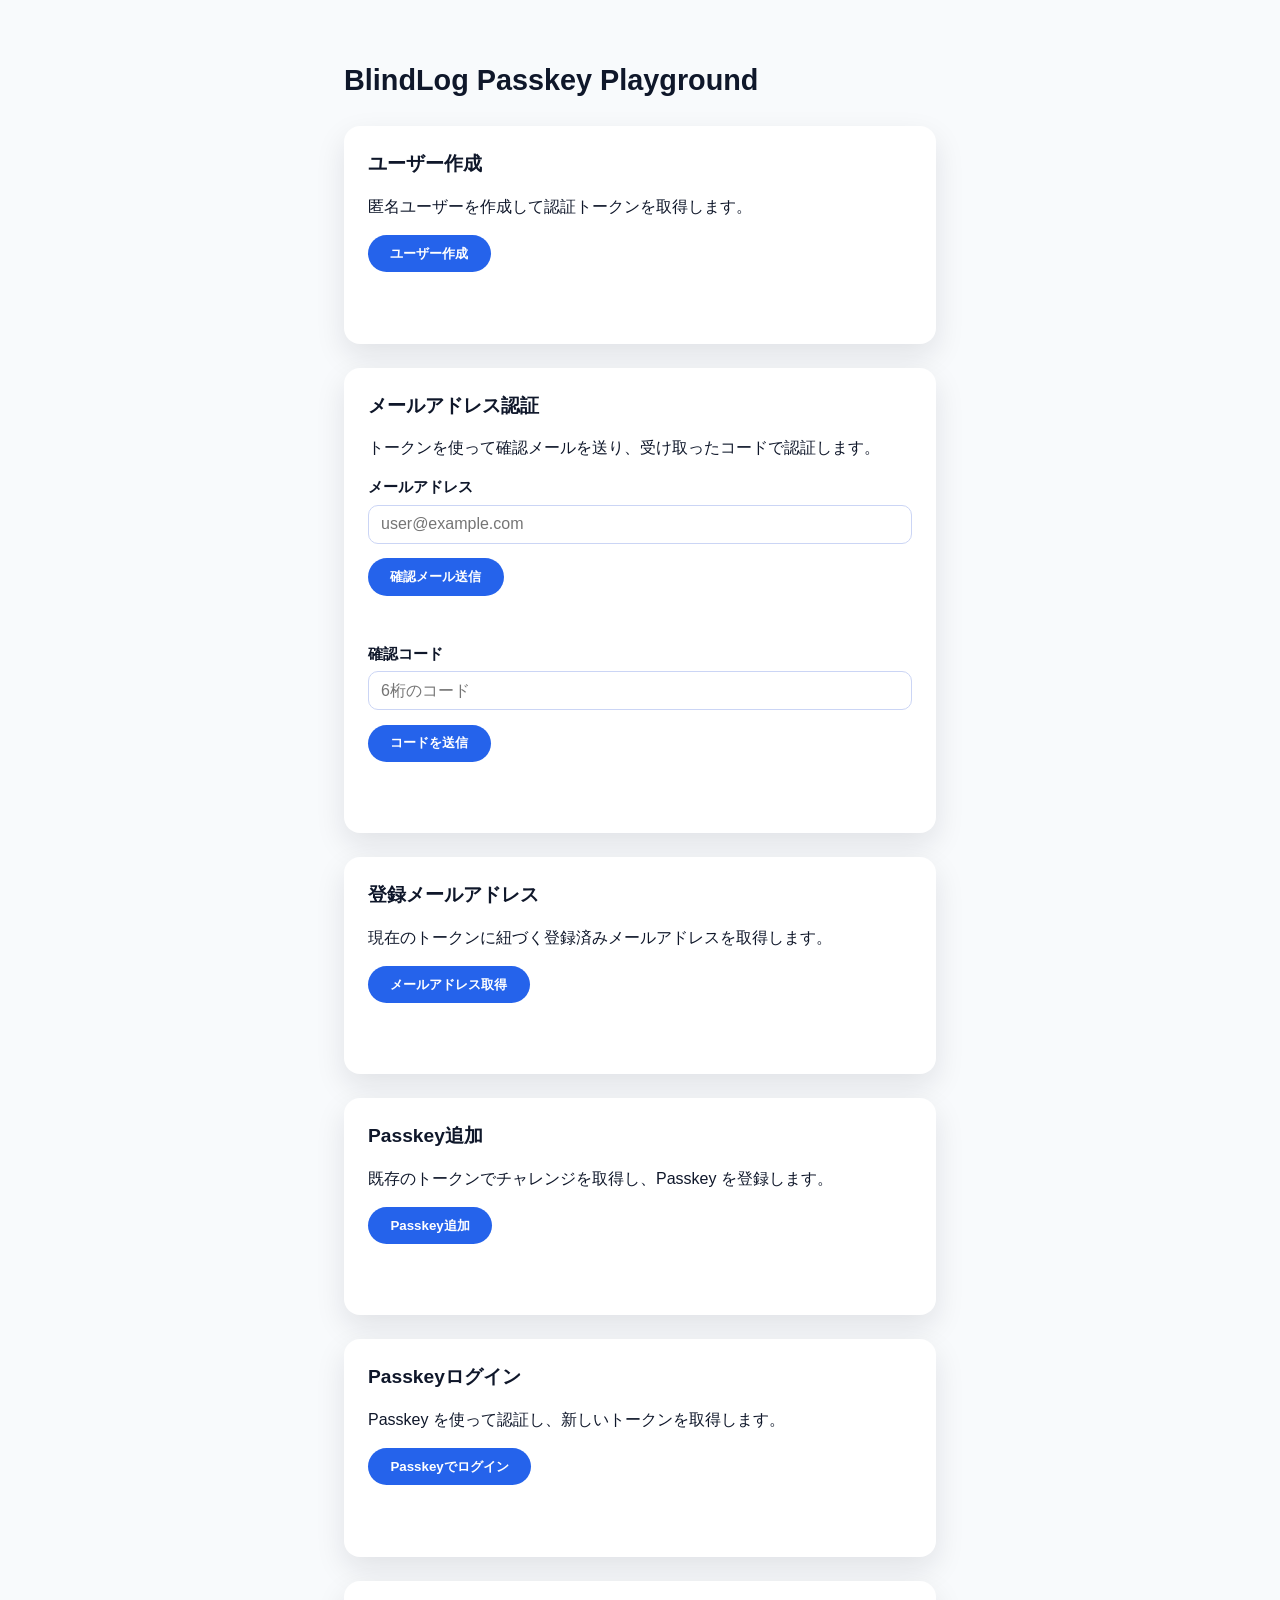
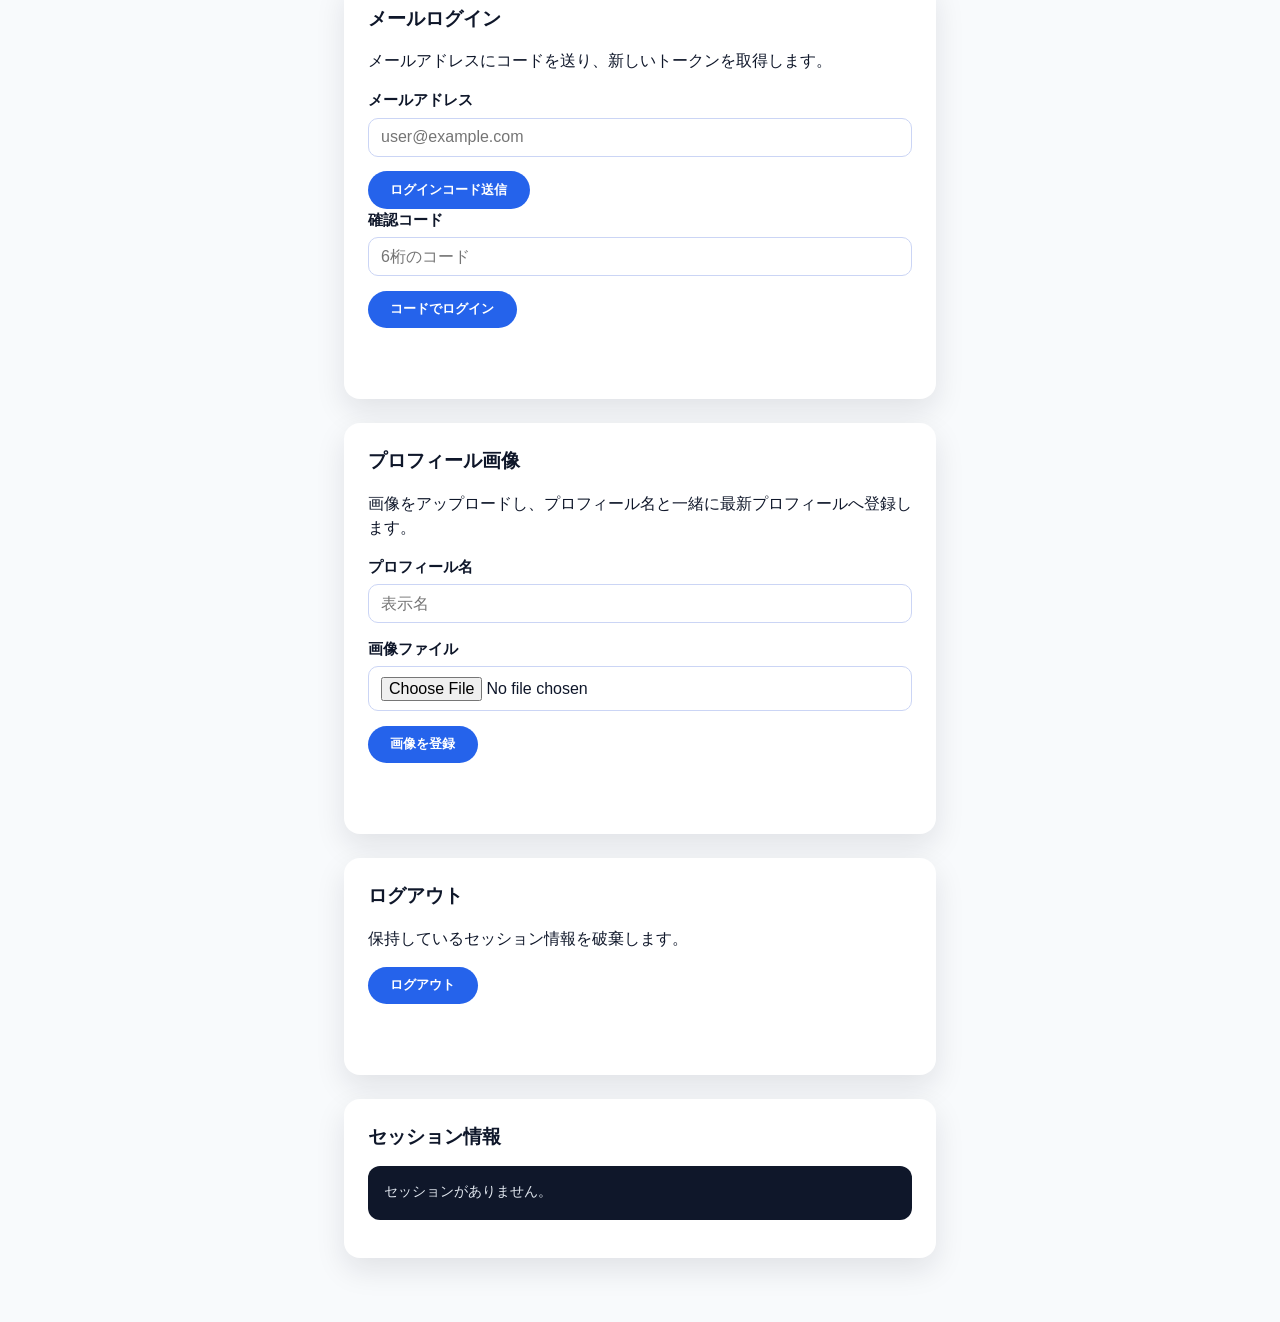
==== commit 956000fd: "add Me" ====
--- a/public/index.html
+++ b/public/index.html
@@ -88,6 +88,17 @@
       margin: 0.35rem 0 0;
       font-size: 0.95rem;
     }
+    .email-list {
+      margin: 1rem 0 0;
+      padding-left: 1.25rem;
+    }
+    .email-list:empty {
+      display: none;
+    }
+    .email-list li {
+      margin: 0.25rem 0;
+      word-break: break-all;
+    }
     .field {
       margin-bottom: 0.9rem;
     }
@@ -148,6 +159,14 @@
       </div>
       <button id="confirm-email" type="button">コードを送信</button>
       <p id="email-confirm-status" class="status" role="status"></p>
+    </section>
+
+    <section>
+      <h2>登録メールアドレス</h2>
+      <p>現在のトークンに紐づく登録済みメールアドレスを取得します。</p>
+      <button id="load-emails" type="button">メールアドレス取得</button>
+      <p id="emails-status" class="status" role="status"></p>
+      <ul id="emails-list" class="email-list"></ul>
     </section>
 
     <section>
@@ -236,6 +255,13 @@
         session,
         status,
         inputs: elements.inputs,
+        emailsList: elements.emailsList,
+      });
+      const emailsFlow = createEmailsFlow({
+        api,
+        session,
+        status,
+        emailsList: elements.emailsList,
       });
       const emailLoginFlow = createEmailLoginFlow({
         api,
@@ -268,6 +294,7 @@
           create,
           sendEmail,
           confirmEmail,
+          loadEmails,
           addPasskey,
           login,
           startEmailLogin,
@@ -279,6 +306,7 @@
         bindAsync(create, userFlow);
         bindAsync(sendEmail, emailVerificationFlow.send);
         bindAsync(confirmEmail, emailVerificationFlow.confirm);
+        bindAsync(loadEmails, emailsFlow);
         bindAsync(addPasskey, passkeyFlow.add);
         bindAsync(login, passkeyFlow.login);
         bindAsync(startEmailLogin, emailLoginFlow.start);
@@ -300,11 +328,12 @@
       function createUserFlow({ api, session, status, state }) {
         return async function handleCreateUser() {
           status.set('create', 'ユーザー作成中...');
-          status.clear('emailStart', 'emailConfirm', 'passkey', 'login', 'emailLogin', 'logout');
+          status.clear('emailStart', 'emailConfirm', 'emails', 'passkey', 'login', 'emailLogin', 'logout');
           try {
             const payload = await api.createUser();
             session.apply(payload);
-            session.updateEmail(null);
+            session.updateEmails([]);
+            renderEmailsList(elements.emailsList, []);
             state.emailLoginChallenge = null;
             status.set('create', 'ユーザーを作成しトークンを取得しました。');
           } catch (error) {
@@ -314,7 +343,7 @@
         };
       }
 
-      function createEmailVerificationFlow({ api, session, status, inputs }) {
+      function createEmailVerificationFlow({ api, session, status, inputs, emailsList }) {
         const emailInput = inputs.email;
         const codeInput = inputs.code;
 
@@ -333,7 +362,6 @@
             status.clear('emailConfirm', 'logout');
             try {
               await api.sendVerificationEmail({ email, token });
-              session.updateEmail(email);
               status.set('emailStart', '確認メールを送信しました。');
             } catch (error) {
               console.error(error);
@@ -357,7 +385,9 @@
             status.clear('logout');
             try {
               await api.confirmEmailAddress({ email, code, token });
-              session.updateEmail(email);
+              const emails = await api.fetchEmailsFromMe(token);
+              session.updateEmails(emails);
+              renderEmailsList(emailsList, emails);
               codeInput.value = '';
               status.set('emailConfirm', 'メールアドレスを認証しました。');
             } catch (error) {
@@ -415,7 +445,7 @@
               });
               state.emailLoginChallenge = null;
               session.apply(tokens);
-              session.updateEmail(email);
+              await refreshSessionEmails(tokens.token);
               codeInput.value = '';
               status.set('emailLogin', 'メールアドレスでログインしました。');
               status.clear('login');
@@ -446,7 +476,7 @@
               const options = webAuthn.buildRegistrationOptions({
                 challenge,
                 userID,
-                email: session.data.email,
+                email: session.data.emails[0]?.email,
               });
               const credential = await navigator.credentials.create({ publicKey: options });
               if (!credential) {
@@ -482,7 +512,7 @@
               const payload = webAuthn.serializeAuthenticationCredential(credential, challenge);
               const tokens = await api.requestPasskeyToken(payload);
               session.apply(tokens);
-              await refreshSessionEmail(tokens.token);
+              await refreshSessionEmails(tokens.token);
               status.set('login', 'Passkeyでログインしました。新しいトークンを取得しました。');
             } catch (error) {
               console.error(error);
@@ -593,20 +623,59 @@
           session.reset();
           state.emailLoginChallenge = null;
           profileImageFlow.resetDisplay();
+          renderEmailsList(elements.emailsList, []);
           status.set('logout', 'ログアウトしました。');
-          status.clear('create', 'emailStart', 'emailConfirm', 'passkey', 'login', 'emailLogin', 'profileImage');
-        };
-      }
-
-      async function refreshSessionEmail(token) {
+          status.clear('create', 'emailStart', 'emailConfirm', 'emails', 'passkey', 'login', 'emailLogin', 'profileImage');
+        };
+      }
+
+      function createEmailsFlow({ api, session, status, emailsList }) {
+        return async function handleLoadEmails() {
+          const { token } = session.data;
+          if (!validate('emails', [
+            { predicate: () => !!token, message: '先にユーザーを作成またはログインしてください。' },
+          ])) {
+            return;
+          }
+
+          status.set('emails', 'メールアドレス取得中...');
+          status.clear('logout');
+          try {
+            const emails = await api.fetchEmailsFromMe(token);
+            session.updateEmails(emails);
+            renderEmailsList(emailsList, emails);
+            status.set('emails', emails.length > 0 ? 'メールアドレスを取得しました。' : '登録済みメールアドレスはありません。');
+          } catch (error) {
+            console.error(error);
+            status.set('emails', error.message || 'メールアドレスの取得に失敗しました。', { error: true });
+          }
+        };
+      }
+
+      async function refreshSessionEmails(token) {
         if (!token) {
           return;
         }
         try {
-          const user = await api.fetchCurrentUser(token);
-          session.updateEmail(user?.email ?? null);
+          const emails = await api.fetchEmailsFromMe(token);
+          session.updateEmails(emails);
+          renderEmailsList(elements.emailsList, emails);
         } catch (error) {
           console.error(error);
+        }
+      }
+
+      function renderEmailsList(list, emails) {
+        list.replaceChildren();
+        for (const item of emails) {
+          const email = (typeof item === 'string' ? item : item?.email)?.trim();
+          if (!email) continue;
+          const createdAt = typeof item?.createdAt === 'number'
+            ? ` (${formatReferenceDate(item.createdAt)})`
+            : '';
+          const listItem = document.createElement('li');
+          listItem.textContent = `${email}${createdAt}`;
+          list.appendChild(listItem);
         }
       }
 
@@ -639,6 +708,7 @@
             create: document.getElementById('create-user'),
             sendEmail: document.getElementById('send-email'),
             confirmEmail: document.getElementById('confirm-email'),
+            loadEmails: document.getElementById('load-emails'),
             addPasskey: document.getElementById('add-passkey'),
             login: document.getElementById('login'),
             startEmailLogin: document.getElementById('start-email-login'),
@@ -650,6 +720,7 @@
             create: document.getElementById('create-status'),
             emailStart: document.getElementById('email-start-status'),
             emailConfirm: document.getElementById('email-confirm-status'),
+            emails: document.getElementById('emails-status'),
             passkey: document.getElementById('passkey-status'),
             login: document.getElementById('login-status'),
             emailLogin: document.getElementById('email-login-status'),
@@ -671,6 +742,7 @@
             name: document.getElementById('current-profile-name'),
             imageURL: document.getElementById('current-profile-image-url'),
           },
+          emailsList: document.getElementById('emails-list'),
           sessionOutput: document.getElementById('session-output'),
         };
       }
@@ -696,14 +768,13 @@
       }
 
       function createSessionManager(outputElement) {
-        const APPLE_REFERENCE_DATE_MS = Date.UTC(2001, 0, 1);
         const data = {
           userID: null,
           token: null,
           tokenExpiresAt: null,
           refreshToken: null,
           refreshTokenExpiresAt: null,
-          email: null,
+          emails: [],
           profile: null,
         };
 
@@ -733,8 +804,8 @@
             data.refreshTokenExpiresAt = formatReferenceDate(payload?.refreshTokenExpiredDate);
             render();
           },
-          updateEmail(email) {
-            data.email = email ? email.trim() : null;
+          updateEmails(emails) {
+            data.emails = Array.isArray(emails) ? emails : [];
             render();
           },
           updateProfile(profile) {
@@ -747,13 +818,22 @@
             data.tokenExpiresAt = null;
             data.refreshToken = null;
             data.refreshTokenExpiresAt = null;
-            data.email = null;
+            data.emails = [];
             data.profile = null;
             render();
           },
           render,
         };
       }
+
+      function formatReferenceDate(value) {
+        if (typeof value !== 'number' || Number.isNaN(value)) {
+          return null;
+        }
+        return new Date(APPLE_REFERENCE_DATE_MS + value * 1000).toISOString();
+      }
+
+      const APPLE_REFERENCE_DATE_MS = Date.UTC(2001, 0, 1);
 
       function createApi() {
         return {
@@ -813,6 +893,15 @@
               message: 'ユーザー情報の取得に失敗しました。',
             });
             return response.json();
+          },
+
+          async fetchEmailsFromMe(token) {
+            const response = await get('/me', {
+              headers: { Authorization: `Bearer ${token}` },
+              message: 'メールアドレスの取得に失敗しました。',
+            });
+            const me = await response.json();
+            return Array.isArray(me?.emails) ? me.emails : [];
           },
 
           async sendEmailLoginChallenge(email) {
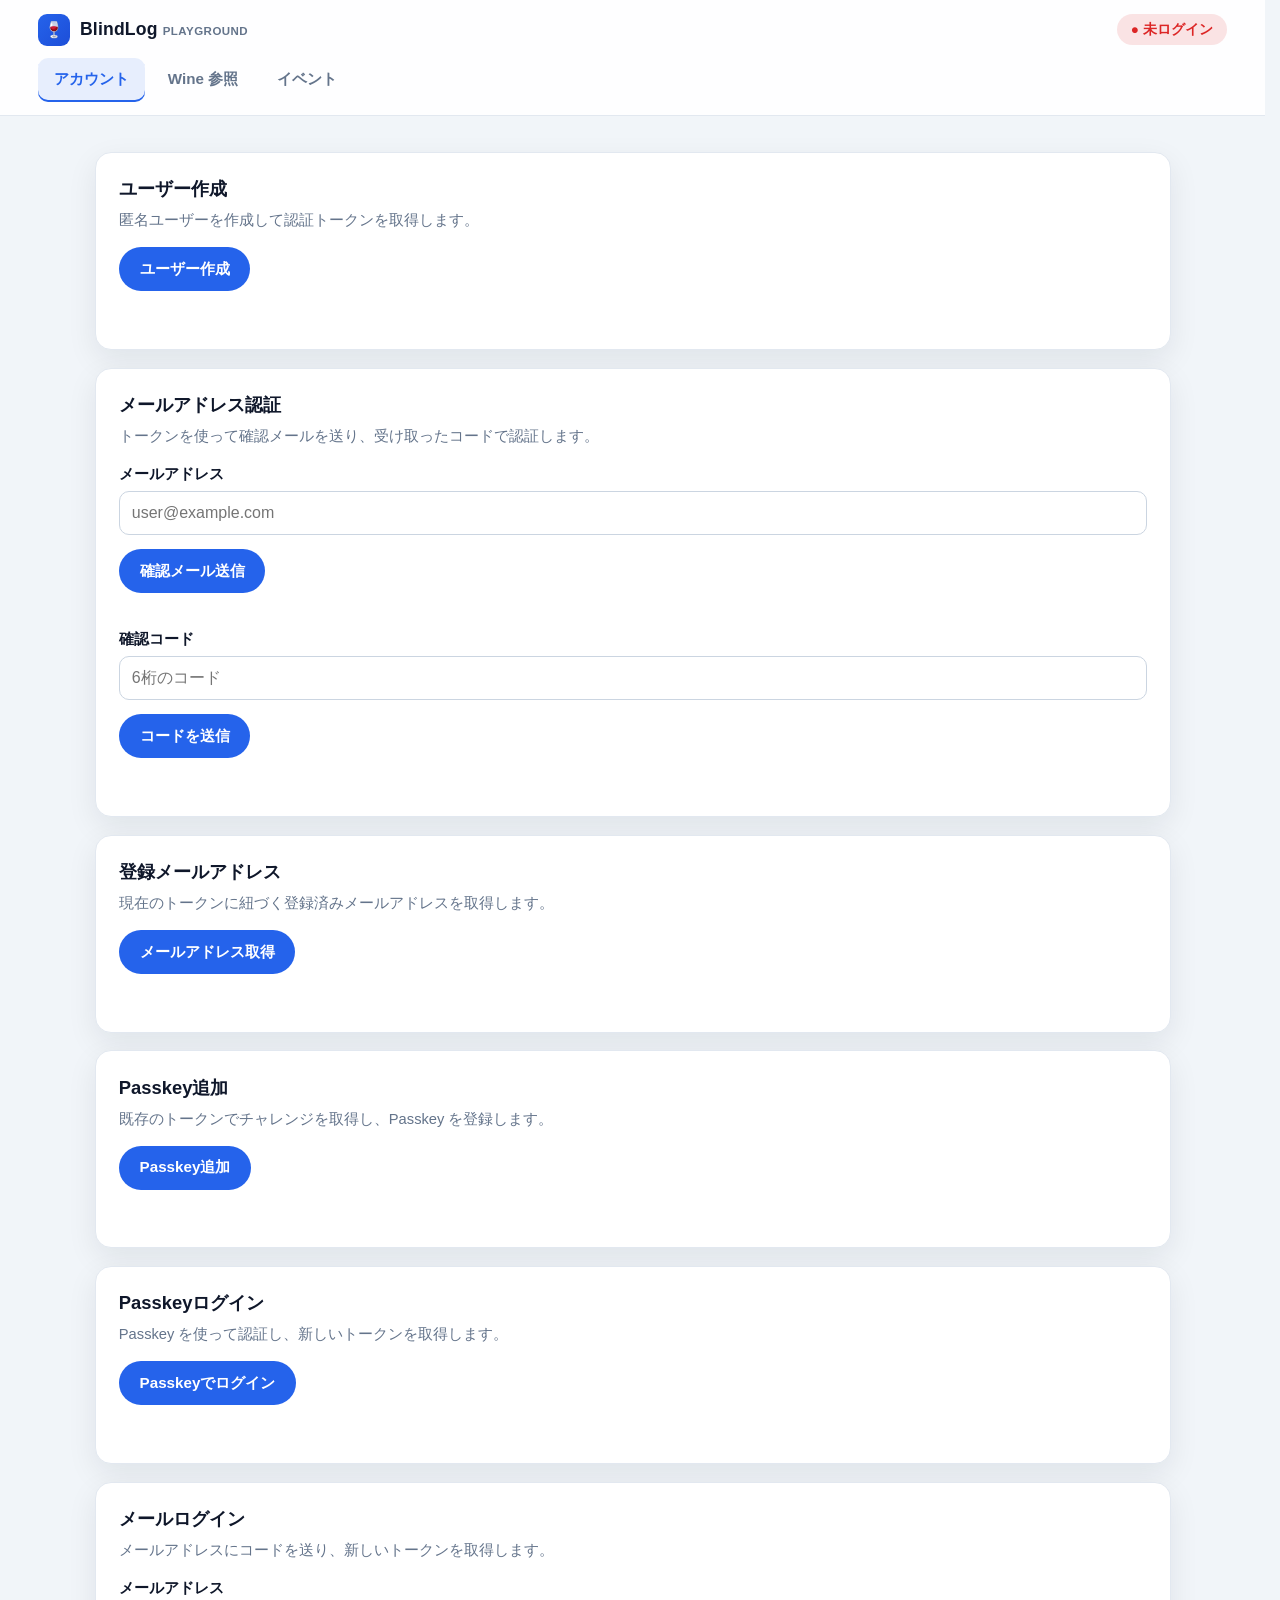
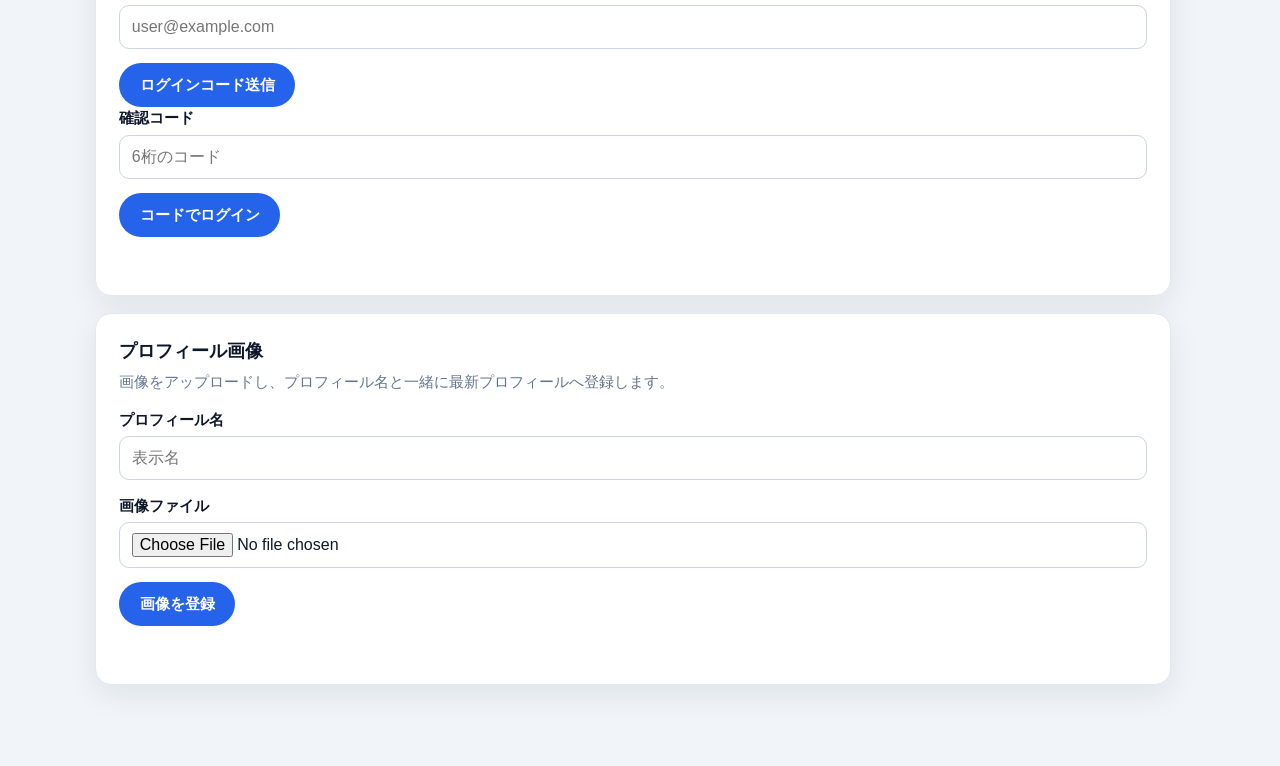
==== commit 47e1e73d: "add index.html fix  add" ====
--- a/public/index.html
+++ b/public/index.html
@@ -1,1114 +1,467 @@
 <!doctype html>
-<html lang="en">
+<html lang="ja">
 <head>
   <meta charset="utf-8">
   <title>BlindLog Controls</title>
   <meta name="viewport" content="width=device-width, initial-scale=1">
-  <style>
-    :root { color-scheme: light dark; }
-    * { box-sizing: border-box; }
-    body {
-      margin: 0;
-      font-family: -apple-system, BlinkMacSystemFont, "Segoe UI", sans-serif;
-      background: #f8fafc;
-      color: #0f172a;
-      line-height: 1.5;
-    }
-    main {
-      max-width: 640px;
-      margin: 0 auto;
-      padding: 2.5rem 1.5rem;
-    }
-    h1 {
-      font-size: 1.8rem;
-      margin-bottom: 1.5rem;
-    }
-    section {
-      background: #ffffff;
-      border-radius: 16px;
-      padding: 1.5rem;
-      margin-bottom: 1.5rem;
-      box-shadow: 0 12px 30px rgba(15, 23, 42, 0.1);
-    }
-    h2 {
-      margin: 0 0 0.75rem;
-      font-size: 1.2rem;
-    }
-    button {
-      appearance: none;
-      border: none;
-      border-radius: 999px;
-      padding: 0.6rem 1.4rem;
-      background: #2563eb;
-      color: #ffffff;
-      font-weight: 600;
-      cursor: pointer;
-      transition: background 0.2s ease, transform 0.1s ease;
-    }
-    button:disabled {
-      background: #9ca3af;
-      cursor: progress;
-    }
-    button:not(:disabled):hover {
-      background: #1d4ed8;
-    }
-    button:not(:disabled):active {
-      transform: scale(0.97);
-    }
-    input {
-      width: 100%;
-      padding: 0.6rem 0.75rem;
-      border-radius: 10px;
-      border: 1px solid #cbd5f5;
-      background: #ffffff;
-      font-size: 1rem;
-      color: inherit;
-    }
-    input:focus {
-      outline: none;
-      border-color: #60a5fa;
-      box-shadow: 0 0 0 3px rgba(96, 165, 250, 0.25);
-    }
-    img {
-      display: block;
-      max-width: 160px;
-      max-height: 160px;
-      border-radius: 12px;
-      object-fit: cover;
-    }
-    img[hidden] {
-      display: none;
-    }
-    .profile-result {
-      margin-top: 1rem;
-      padding-top: 1rem;
-      border-top: 1px solid #e2e8f0;
-    }
-    .profile-result p {
-      margin: 0.35rem 0 0;
-      font-size: 0.95rem;
-    }
-    .email-list {
-      margin: 1rem 0 0;
-      padding-left: 1.25rem;
-    }
-    .email-list:empty {
-      display: none;
-    }
-    .email-list li {
-      margin: 0.25rem 0;
-      word-break: break-all;
-    }
-    .field {
-      margin-bottom: 0.9rem;
-    }
-    .field label {
-      display: block;
-      margin-bottom: 0.35rem;
-      font-weight: 600;
-      font-size: 0.95rem;
-    }
-    .status {
-      min-height: 1.25rem;
-      margin-top: 0.75rem;
-      font-size: 0.95rem;
-      font-weight: 500;
-    }
-    pre {
-      background: #0f172a;
-      color: #e2e8f0;
-      border-radius: 12px;
-      padding: 1rem;
-      overflow-x: auto;
-      font-size: 0.9rem;
-    }
-    @media (prefers-color-scheme: dark) {
-      body { background: #0f172a; color: #e2e8f0; }
-      section { background: #1f2937; box-shadow: 0 16px 40px rgba(2, 6, 23, 0.45); }
-      button { background: #38bdf8; color: #0f172a; }
-      button:not(:disabled):hover { background: #0ea5e9; }
-      input { background: #111827; border-color: #334155; color: #e2e8f0; }
-      input:focus { border-color: #38bdf8; box-shadow: 0 0 0 3px rgba(56, 189, 248, 0.4); }
-      pre { background: #020617; color: #cbd5f5; }
-    }
-  </style>
+  <meta name="color-scheme" content="light dark">
+  <link rel="stylesheet" href="styles.css">
 </head>
 <body>
-  <main>
-    <h1>BlindLog Passkey Playground</h1>
-
-    <section>
-      <h2>ユーザー作成</h2>
-      <p>匿名ユーザーを作成して認証トークンを取得します。</p>
-      <button id="create-user" type="button">ユーザー作成</button>
-      <p id="create-status" class="status" role="status"></p>
+  <a class="skip-link" href="#main-content">メインコンテンツへスキップ</a>
+  <header class="topbar">
+    <div class="brand">
+      <span class="brand__mark" aria-hidden="true">🍷</span>
+      <span>
+        BlindLog
+        <span class="brand__sub">Playground</span>
+      </span>
+    </div>
+
+    <button class="session__badge" id="session-badge" type="button"
+            data-state="out" popovertarget="session-pop">● 未ログイン</button>
+
+    <div class="tablist" role="tablist" aria-label="セクション">
+      <button role="tab" id="tab-account" class="tab" aria-controls="account" aria-selected="true" tabindex="0">アカウント</button>
+      <button role="tab" id="tab-wine" class="tab" aria-controls="wine" aria-selected="false" tabindex="-1">Wine 参照</button>
+      <button role="tab" id="tab-events" class="tab" aria-controls="events" aria-selected="false" tabindex="-1">イベント</button>
+    </div>
+  </header>
+
+  <div id="session-pop" popover>
+    <h2 class="session-pop__title">セッション情報</h2>
+    <dl class="session__facts">
+      <dt>userID</dt><dd id="session-user-id">—</dd>
+      <dt>token</dt><dd id="session-token">なし</dd>
+      <dt>メール</dt><dd id="session-emails">0</dd>
+      <dt>プロフィール</dt><dd id="session-profile">—</dd>
+    </dl>
+    <details>
+      <summary>セッション JSON</summary>
+      <pre id="session-output">セッションがありません。</pre>
+    </details>
+    <button id="logout" class="btn-danger" type="button">ログアウト</button>
+    <p id="logout-status" class="status" role="status"></p>
+  </div>
+
+  <main id="main-content" tabindex="-1">
+    <h1 class="sr-only">BlindLog Passkey Playground</h1>
+
+    <!-- ============ アカウント ============ -->
+    <section class="tabpanel" id="account" role="tabpanel" aria-labelledby="tab-account" tabindex="0">
+      <h2 class="category__title sr-only" id="account-title">アカウント</h2>
+
+      <section class="card">
+        <h3>ユーザー作成</h3>
+        <p>匿名ユーザーを作成して認証トークンを取得します。</p>
+        <div class="btn-row">
+          <button id="create-user" type="button">ユーザー作成</button>
+        </div>
+        <p id="create-status" class="status" role="status"></p>
+      </section>
+
+      <section class="card">
+        <h3>メールアドレス認証</h3>
+        <p>トークンを使って確認メールを送り、受け取ったコードで認証します。</p>
+        <div class="field">
+          <label for="email-input">メールアドレス</label>
+          <input id="email-input" type="email" autocomplete="email" placeholder="user@example.com">
+        </div>
+        <div class="btn-row">
+          <button id="send-email" type="button">確認メール送信</button>
+        </div>
+        <p id="email-start-status" class="status" role="status"></p>
+        <div class="field">
+          <label for="email-code">確認コード</label>
+          <input id="email-code" type="text" inputmode="numeric" autocomplete="one-time-code" placeholder="6桁のコード">
+        </div>
+        <div class="btn-row">
+          <button id="confirm-email" type="button">コードを送信</button>
+        </div>
+        <p id="email-confirm-status" class="status" role="status"></p>
+      </section>
+
+      <section class="card">
+        <h3>登録メールアドレス</h3>
+        <p>現在のトークンに紐づく登録済みメールアドレスを取得します。</p>
+        <div class="btn-row">
+          <button id="load-emails" type="button">メールアドレス取得</button>
+        </div>
+        <p id="emails-status" class="status" role="status"></p>
+        <ul id="emails-list" class="email-list"></ul>
+      </section>
+
+      <section class="card">
+        <h3>Passkey追加</h3>
+        <p>既存のトークンでチャレンジを取得し、Passkey を登録します。</p>
+        <div class="btn-row">
+          <button id="add-passkey" type="button">Passkey追加</button>
+        </div>
+        <p id="passkey-status" class="status" role="status"></p>
+      </section>
+
+      <section class="card">
+        <h3>Passkeyログイン</h3>
+        <p>Passkey を使って認証し、新しいトークンを取得します。</p>
+        <div class="btn-row">
+          <button id="login" type="button">Passkeyでログイン</button>
+        </div>
+        <p id="login-status" class="status" role="status"></p>
+      </section>
+
+      <section class="card">
+        <h3>メールログイン</h3>
+        <p>メールアドレスにコードを送り、新しいトークンを取得します。</p>
+        <div class="field">
+          <label for="email-login-input">メールアドレス</label>
+          <input id="email-login-input" type="email" autocomplete="email" placeholder="user@example.com">
+        </div>
+        <div class="btn-row">
+          <button id="start-email-login" type="button">ログインコード送信</button>
+        </div>
+        <div class="field">
+          <label for="email-login-code">確認コード</label>
+          <input id="email-login-code" type="text" inputmode="numeric" autocomplete="one-time-code" placeholder="6桁のコード">
+        </div>
+        <div class="btn-row">
+          <button id="complete-email-login" type="button">コードでログイン</button>
+        </div>
+        <p id="email-login-status" class="status" role="status"></p>
+      </section>
+
+      <section class="card">
+        <h3>プロフィール画像</h3>
+        <p>画像をアップロードし、プロフィール名と一緒に最新プロフィールへ登録します。</p>
+        <div class="field">
+          <label for="profile-name-input">プロフィール名</label>
+          <input id="profile-name-input" type="text" autocomplete="name" maxlength="100" placeholder="表示名">
+        </div>
+        <div class="field">
+          <label for="profile-image-file">画像ファイル</label>
+          <input id="profile-image-file" type="file" accept="image/*">
+        </div>
+        <div class="field">
+          <img id="profile-image-preview" class="preview" alt="選択したプロフィール画像のプレビュー" hidden>
+        </div>
+        <div class="btn-row">
+          <button id="upload-profile-image" type="button">画像を登録</button>
+        </div>
+        <p id="profile-image-status" class="status" role="status"></p>
+        <div id="current-profile" class="profile-result" hidden>
+          <img id="current-profile-image" class="preview" alt="プロフィールに設定した画像">
+          <p id="current-profile-name"></p>
+          <p id="current-profile-image-url"></p>
+        </div>
+      </section>
     </section>
 
-    <section>
-      <h2>メールアドレス認証</h2>
-      <p>トークンを使って確認メールを送り、受け取ったコードで認証します。</p>
-      <div class="field">
-        <label for="email-input">メールアドレス</label>
-        <input id="email-input" type="email" autocomplete="email" placeholder="user@example.com">
-      </div>
-      <button id="send-email" type="button">確認メール送信</button>
-      <p id="email-start-status" class="status" role="status"></p>
-      <div class="field">
-        <label for="email-code">確認コード</label>
-        <input id="email-code" type="text" inputmode="numeric" autocomplete="one-time-code" placeholder="6桁のコード">
-      </div>
-      <button id="confirm-email" type="button">コードを送信</button>
-      <p id="email-confirm-status" class="status" role="status"></p>
+    <!-- ============ Wine 参照データ ============ -->
+    <section class="tabpanel" id="wine" role="tabpanel" aria-labelledby="tab-wine" tabindex="0" hidden>
+      <h2 class="category__title sr-only" id="wine-title">Wine 参照データ</h2>
+
+      <section class="card">
+        <h3>参照データ取得</h3>
+        <p>正解・回答フォームで使う wine の ID を取得します。品種・地域を読み込むと下のフォームの選択肢に反映されます。</p>
+        <div class="btn-row">
+          <button id="wine-styles" class="btn-ghost" type="button">スタイル</button>
+          <button id="wine-varieties" class="btn-ghost" type="button">品種</button>
+          <button id="wine-region-types" class="btn-ghost" type="button">地域タイプ</button>
+          <button id="wine-regions" class="btn-ghost" type="button">地域</button>
+        </div>
+        <p id="wine-status" class="status" role="status"></p>
+        <div id="wine-result" class="wine-result" aria-live="polite"></div>
+      </section>
     </section>
 
-    <section>
-      <h2>登録メールアドレス</h2>
-      <p>現在のトークンに紐づく登録済みメールアドレスを取得します。</p>
-      <button id="load-emails" type="button">メールアドレス取得</button>
-      <p id="emails-status" class="status" role="status"></p>
-      <ul id="emails-list" class="email-list"></ul>
-    </section>
-
-    <section>
-      <h2>Passkey追加</h2>
-      <p>既存のトークンでチャレンジを取得し、Passkey を登録します。</p>
-      <button id="add-passkey" type="button">Passkey追加</button>
-      <p id="passkey-status" class="status" role="status"></p>
-    </section>
-
-    <section>
-      <h2>Passkeyログイン</h2>
-      <p>Passkey を使って認証し、新しいトークンを取得します。</p>
-      <button id="login" type="button">Passkeyでログイン</button>
-      <p id="login-status" class="status" role="status"></p>
-    </section>
-
-    <section>
-      <h2>メールログイン</h2>
-      <p>メールアドレスにコードを送り、新しいトークンを取得します。</p>
-      <div class="field">
-        <label for="email-login-input">メールアドレス</label>
-        <input id="email-login-input" type="email" autocomplete="email" placeholder="user@example.com">
-      </div>
-      <button id="start-email-login" type="button">ログインコード送信</button>
-      <div class="field">
-        <label for="email-login-code">確認コード</label>
-        <input id="email-login-code" type="text" inputmode="numeric" autocomplete="one-time-code" placeholder="6桁のコード">
-      </div>
-      <button id="complete-email-login" type="button">コードでログイン</button>
-      <p id="email-login-status" class="status" role="status"></p>
-    </section>
-
-    <section>
-      <h2>プロフィール画像</h2>
-      <p>画像をアップロードし、プロフィール名と一緒に最新プロフィールへ登録します。</p>
-      <div class="field">
-        <label for="profile-name-input">プロフィール名</label>
-        <input id="profile-name-input" type="text" autocomplete="name" maxlength="100" placeholder="表示名">
-      </div>
-      <div class="field">
-        <label for="profile-image-file">画像ファイル</label>
-        <input id="profile-image-file" type="file" accept="image/*">
-      </div>
-      <div class="field">
-        <img id="profile-image-preview" alt="選択したプロフィール画像のプレビュー" hidden>
-      </div>
-      <button id="upload-profile-image" type="button">画像を登録</button>
-      <p id="profile-image-status" class="status" role="status"></p>
-      <div id="current-profile" class="profile-result" hidden>
-        <img id="current-profile-image" alt="プロフィールに設定した画像">
-        <p id="current-profile-name"></p>
-        <p id="current-profile-image-url"></p>
-      </div>
-    </section>
-
-    <section>
-      <h2>ログアウト</h2>
-      <p>保持しているセッション情報を破棄します。</p>
-      <button id="logout" type="button">ログアウト</button>
-      <p id="logout-status" class="status" role="status"></p>
-    </section>
-
-    <section>
-      <h2>セッション情報</h2>
-      <pre id="session-output">セッションがありません。</pre>
+    <!-- ============ イベント ============ -->
+    <section class="tabpanel" id="events" role="tabpanel" aria-labelledby="tab-events" tabindex="0" hidden>
+      <h2 class="category__title sr-only" id="events-title">イベント</h2>
+
+      <section class="card">
+        <div class="card-head">
+          <h3>イベント一覧</h3>
+          <div class="btn-row">
+            <button id="event-add" type="button">+ 追加</button>
+            <button id="events-list" class="btn-ghost" type="button">再読み込み</button>
+          </div>
+        </div>
+        <p>自分が閲覧できるイベントの一覧です。各イベントの「編集」から内容を変更できます。</p>
+        <p id="events-list-status" class="status" role="status"></p>
+        <div id="events-list-result" class="events-list" aria-live="polite"></div>
+      </section>
+
+      <dialog id="event-dialog" class="dialog">
+        <form method="dialog" class="dialog__head">
+          <h3 id="event-dialog-title">イベント作成</h3>
+          <button class="dialog__close" type="submit" value="close" aria-label="閉じる">×</button>
+        </form>
+        <div class="dialog__body">
+        <div class="field">
+          <label for="event-title">タイトル *</label>
+          <input id="event-title" type="text" required placeholder="ブラインドテイスティング会">
+        </div>
+        <div class="field">
+          <label for="event-body">本文 *</label>
+          <textarea id="event-body" required placeholder="イベントの説明"></textarea>
+        </div>
+        <div class="field">
+          <label for="event-image-id">画像ID (任意, uuid)</label>
+          <input id="event-image-id" type="text" placeholder="画像API で取得した imageID">
+        </div>
+        <div class="field">
+          <label for="event-venue-name">会場名 *</label>
+          <input id="event-venue-name" type="text" required placeholder="会場名">
+        </div>
+
+        <p class="subhead">会場住所</p>
+        <div class="field">
+          <label for="event-address-line1">住所1 *</label>
+          <input id="event-address-line1" type="text" required placeholder="番地・建物名">
+        </div>
+        <div class="grid-2">
+          <div class="field">
+            <label for="event-address-line2">住所2 (任意)</label>
+            <input id="event-address-line2" type="text">
+          </div>
+          <div class="field">
+            <label for="event-locality">市区町村 (任意)</label>
+            <input id="event-locality" type="text">
+          </div>
+          <div class="field">
+            <label for="event-administrative-area">都道府県 (任意)</label>
+            <input id="event-administrative-area" type="text">
+          </div>
+          <div class="field">
+            <label for="event-postal-code">郵便番号 (任意)</label>
+            <input id="event-postal-code" type="text">
+          </div>
+        </div>
+        <div class="field">
+          <label for="event-country-code">国コード * (ISO 3166-1 alpha-2)</label>
+          <input id="event-country-code" type="text" required placeholder="JP" maxlength="2">
+        </div>
+
+        <p class="subhead">座標 (任意 / 両方入力時のみ送信)</p>
+        <div class="grid-2">
+          <div class="field">
+            <label for="event-latitude">緯度</label>
+            <input id="event-latitude" type="number" step="any" placeholder="35.681">
+          </div>
+          <div class="field">
+            <label for="event-longitude">経度</label>
+            <input id="event-longitude" type="number" step="any" placeholder="139.767">
+          </div>
+        </div>
+
+        <p class="subhead">開催期間 *</p>
+        <div class="grid-2">
+          <div class="field">
+            <label for="event-period-start">開始 *</label>
+            <input id="event-period-start" type="datetime-local" required>
+          </div>
+          <div class="field">
+            <label for="event-period-end">終了 *</label>
+            <input id="event-period-end" type="datetime-local" required>
+          </div>
+        </div>
+
+        <p class="subhead">受付期間 (任意 / 両方入力時のみ送信)</p>
+        <div class="grid-2">
+          <div class="field">
+            <label for="event-registration-start">受付開始</label>
+            <input id="event-registration-start" type="datetime-local">
+          </div>
+          <div class="field">
+            <label for="event-registration-end">受付終了</label>
+            <input id="event-registration-end" type="datetime-local">
+          </div>
+        </div>
+
+        <div class="grid-2">
+          <div class="field">
+            <label for="event-answer-published-at">正解公開日時 (任意)</label>
+            <input id="event-answer-published-at" type="datetime-local">
+          </div>
+          <div class="field">
+            <label for="event-capacity">定員 (任意, 1以上)</label>
+            <input id="event-capacity" type="number" min="1" step="1">
+          </div>
+        </div>
+
+        <p class="subhead">参加費 (任意 / 両方入力時のみ送信)</p>
+        <div class="grid-2">
+          <div class="field">
+            <label for="event-fee-amount">金額 (最小通貨単位の整数。例: 円はそのまま、USDはセント)</label>
+            <input id="event-fee-amount" type="number" min="0" step="1">
+          </div>
+          <div class="field">
+            <label for="event-fee-currency">通貨コード (ISO 4217)</label>
+            <input id="event-fee-currency" type="text" placeholder="JPY" maxlength="3">
+          </div>
+        </div>
+
+        <div class="field">
+          <label for="event-visibility">公開設定 *</label>
+          <select id="event-visibility">
+            <option value="private">private</option>
+            <option value="unlisted">unlisted</option>
+            <option value="public">public</option>
+          </select>
+        </div>
+
+        <div class="field">
+          <label for="event-id">イベントID (uuid)</label>
+          <input id="event-id" type="text" placeholder="作成時に自動採番 / 編集時に自動入力">
+        </div>
+
+        <div class="btn-row">
+          <button id="event-create" type="button">作成</button>
+          <button id="event-update" type="button">更新</button>
+          <button id="event-get" class="btn-ghost" type="button">最新を取得</button>
+        </div>
+        <p id="event-create-status" class="status" role="status"></p>
+        <p id="event-detail-status" class="status" role="status"></p>
+        <div id="event-result" class="event-detail"></div>
+        </div>
+      </dialog>
+
+      <p class="group-label">問題・正解・回答</p>
+
+      <section class="card">
+        <h3>問題 作成 / 更新</h3>
+        <p>イベントに問題を追加・更新します。作成後は問題IDが自動入力されます。</p>
+        <div class="field">
+          <label for="question-event-id">イベントID (uuid)</label>
+          <input id="question-event-id" type="text">
+        </div>
+        <div class="field">
+          <label for="question-number">問題番号 * (1以上)</label>
+          <input id="question-number" type="number" min="1" step="1" required>
+        </div>
+        <div class="field">
+          <label for="question-image-id">画像ID (任意, uuid)</label>
+          <input id="question-image-id" type="text">
+        </div>
+        <div class="field">
+          <label for="question-note">メモ (任意)</label>
+          <textarea id="question-note"></textarea>
+        </div>
+        <div class="btn-row">
+          <button id="question-create" type="button">問題作成</button>
+        </div>
+        <div class="field">
+          <label for="question-id">問題ID (uuid)</label>
+          <input id="question-id" type="text" placeholder="作成後に自動入力されます">
+        </div>
+        <div class="btn-row">
+          <button id="question-update" type="button">問題更新</button>
+        </div>
+        <p id="question-status" class="status" role="status"></p>
+        <pre id="question-result" class="result"></pre>
+      </section>
+
+      <section class="card">
+        <h3>正解 作成 / 更新</h3>
+        <p>問題の正解を登録・更新します。地域・品種は「Wine 参照データ」を読み込むと選択肢に反映されます（品種は1つ以上必須）。</p>
+        <div class="grid-2">
+          <div class="field">
+            <label for="answer-event-id">イベントID (uuid)</label>
+            <input id="answer-event-id" type="text">
+          </div>
+          <div class="field">
+            <label for="answer-question-id">問題ID (uuid)</label>
+            <input id="answer-question-id" type="text">
+          </div>
+        </div>
+        <div class="field">
+          <label for="answer-wine-style-id">スタイルID (任意, uuid)</label>
+          <input id="answer-wine-style-id" type="text">
+        </div>
+        <div class="field">
+          <label for="answer-wine-region-id">地域 (任意)</label>
+          <select id="answer-wine-region-id">
+            <option value="">（未選択 / 「地域」を読み込んでください）</option>
+          </select>
+        </div>
+        <div class="grid-2">
+          <div class="field">
+            <label for="answer-vintage">ヴィンテージ (任意)</label>
+            <input id="answer-vintage" type="number" step="1">
+          </div>
+          <div class="field">
+            <label for="answer-abv">アルコール度数 (任意, 0以上)</label>
+            <input id="answer-abv" type="number" min="0" step="any">
+          </div>
+        </div>
+        <div class="field">
+          <label for="answer-variety-ids">品種 * (Ctrl/Cmd+クリックで複数選択)</label>
+          <select id="answer-variety-ids" multiple size="5">
+            <option value="" disabled>（「品種」を読み込んでください）</option>
+          </select>
+        </div>
+        <div class="btn-row">
+          <button id="answer-create" type="button">正解作成</button>
+          <button id="answer-update" class="btn-ghost" type="button">正解更新</button>
+        </div>
+        <p id="answer-status" class="status" role="status"></p>
+        <pre id="answer-result" class="result"></pre>
+      </section>
+
+      <section class="card">
+        <h3>回答 作成 / 自分の回答更新</h3>
+        <p>問題への回答を登録・更新します。地域・品種は「Wine 参照データ」を読み込むと選択肢に反映されます（品種は1つ以上必須）。</p>
+        <div class="grid-2">
+          <div class="field">
+            <label for="response-event-id">イベントID (uuid)</label>
+            <input id="response-event-id" type="text">
+          </div>
+          <div class="field">
+            <label for="response-question-id">問題ID (uuid)</label>
+            <input id="response-question-id" type="text">
+          </div>
+        </div>
+        <div class="field">
+          <label for="response-wine-style-id">スタイルID (任意, uuid)</label>
+          <input id="response-wine-style-id" type="text">
+        </div>
+        <div class="field">
+          <label for="response-wine-region-id">地域 (任意)</label>
+          <select id="response-wine-region-id">
+            <option value="">（未選択 / 「地域」を読み込んでください）</option>
+          </select>
+        </div>
+        <div class="grid-2">
+          <div class="field">
+            <label for="response-vintage">ヴィンテージ (任意)</label>
+            <input id="response-vintage" type="number" step="1">
+          </div>
+          <div class="field">
+            <label for="response-abv">アルコール度数 (任意, 0以上)</label>
+            <input id="response-abv" type="number" min="0" step="any">
+          </div>
+        </div>
+        <div class="field">
+          <label for="response-note">メモ (任意)</label>
+          <textarea id="response-note"></textarea>
+        </div>
+        <div class="field">
+          <label for="response-variety-ids">品種 * (Ctrl/Cmd+クリックで複数選択)</label>
+          <select id="response-variety-ids" multiple size="5">
+            <option value="" disabled>（「品種」を読み込んでください）</option>
+          </select>
+        </div>
+        <div class="btn-row">
+          <button id="response-create" type="button">回答作成</button>
+          <button id="response-update" class="btn-ghost" type="button">自分の回答を更新</button>
+        </div>
+        <p id="response-status" class="status" role="status"></p>
+        <pre id="response-result" class="result"></pre>
+      </section>
     </section>
   </main>
 
-  <script>
-    (() => {
-      const supportsWebAuthn = 'PublicKeyCredential' in window;
-
-      const elements = createElementsMap();
-      const status = createStatusManager(elements.statuses);
-      const session = createSessionManager(elements.sessionOutput);
-      const state = {
-        emailLoginChallenge: null,
-      };
-
-      const api = createApi();
-      const webAuthn = createWebAuthnHelpers();
-
-      const userFlow = createUserFlow({ api, session, status, state });
-      const emailVerificationFlow = createEmailVerificationFlow({
-        api,
-        session,
-        status,
-        inputs: elements.inputs,
-        emailsList: elements.emailsList,
-      });
-      const emailsFlow = createEmailsFlow({
-        api,
-        session,
-        status,
-        emailsList: elements.emailsList,
-      });
-      const emailLoginFlow = createEmailLoginFlow({
-        api,
-        session,
-        status,
-        inputs: elements.inputs,
-        state,
-      });
-      const passkeyFlow = createPasskeyFlow({
-        api,
-        session,
-        status,
-        webAuthn,
-        supportsWebAuthn,
-      });
-      const profileImageFlow = createProfileImageFlow({
-        api,
-        session,
-        status,
-        inputs: elements.inputs,
-        preview: elements.profileImagePreview,
-        currentProfile: elements.currentProfile,
-      });
-      const logoutFlow = createLogoutFlow({ session, status, state, profileImageFlow });
-
-      init();
-
-      function init() {
-        const {
-          create,
-          sendEmail,
-          confirmEmail,
-          loadEmails,
-          addPasskey,
-          login,
-          startEmailLogin,
-          completeEmailLogin,
-          uploadProfileImage,
-          logout,
-        } = elements.buttons;
-
-        bindAsync(create, userFlow);
-        bindAsync(sendEmail, emailVerificationFlow.send);
-        bindAsync(confirmEmail, emailVerificationFlow.confirm);
-        bindAsync(loadEmails, emailsFlow);
-        bindAsync(addPasskey, passkeyFlow.add);
-        bindAsync(login, passkeyFlow.login);
-        bindAsync(startEmailLogin, emailLoginFlow.start);
-        bindAsync(completeEmailLogin, emailLoginFlow.complete);
-        bindAsync(uploadProfileImage, profileImageFlow.uploadAndRegister);
-        elements.inputs.profileImageFile.addEventListener('change', profileImageFlow.previewSelectedFile);
-        logout.addEventListener('click', logoutFlow);
-
-        if (!supportsWebAuthn) {
-          addPasskey.disabled = true;
-          login.disabled = true;
-          status.set('passkey', 'このブラウザーは WebAuthn をサポートしていません。', { error: true });
-          status.set('login', 'このブラウザーは WebAuthn をサポートしていません。', { error: true });
-        }
-
-        session.render();
-      }
-
-      function createUserFlow({ api, session, status, state }) {
-        return async function handleCreateUser() {
-          status.set('create', 'ユーザー作成中...');
-          status.clear('emailStart', 'emailConfirm', 'emails', 'passkey', 'login', 'emailLogin', 'logout');
-          try {
-            const payload = await api.createUser();
-            session.apply(payload);
-            session.updateEmails([]);
-            renderEmailsList(elements.emailsList, []);
-            state.emailLoginChallenge = null;
-            status.set('create', 'ユーザーを作成しトークンを取得しました。');
-          } catch (error) {
-            console.error(error);
-            status.set('create', error.message || 'ユーザー作成に失敗しました。', { error: true });
-          }
-        };
-      }
-
-      function createEmailVerificationFlow({ api, session, status, inputs, emailsList }) {
-        const emailInput = inputs.email;
-        const codeInput = inputs.code;
-
-        return {
-          async send() {
-            const { token } = session.data;
-            const email = emailInput.value.trim();
-            if (!validate('emailStart', [
-              { predicate: () => !!token, message: '先にユーザーを作成またはログインしてください。' },
-              { predicate: () => email.length > 0, message: 'メールアドレスを入力してください。' },
-            ])) {
-              return;
-            }
-
-            status.set('emailStart', '確認メール送信中...');
-            status.clear('emailConfirm', 'logout');
-            try {
-              await api.sendVerificationEmail({ email, token });
-              status.set('emailStart', '確認メールを送信しました。');
-            } catch (error) {
-              console.error(error);
-              status.set('emailStart', error.message || '確認メールの送信に失敗しました。', { error: true });
-            }
-          },
-
-          async confirm() {
-            const { token } = session.data;
-            const email = emailInput.value.trim();
-            const code = codeInput.value.trim();
-            if (!validate('emailConfirm', [
-              { predicate: () => !!token, message: '先にユーザーを作成またはログインしてください。' },
-              { predicate: () => email.length > 0, message: 'メールアドレスを入力してください。' },
-              { predicate: () => code.length > 0, message: '確認コードを入力してください。' },
-            ])) {
-              return;
-            }
-
-            status.set('emailConfirm', '確認コード送信中...');
-            status.clear('logout');
-            try {
-              await api.confirmEmailAddress({ email, code, token });
-              const emails = await api.fetchEmailsFromMe(token);
-              session.updateEmails(emails);
-              renderEmailsList(emailsList, emails);
-              codeInput.value = '';
-              status.set('emailConfirm', 'メールアドレスを認証しました。');
-            } catch (error) {
-              console.error(error);
-              status.set('emailConfirm', error.message || 'メールアドレスの確認に失敗しました。', { error: true });
-            }
-          },
-        };
-      }
-
-      function createEmailLoginFlow({ api, session, status, inputs, state }) {
-        const emailInput = inputs.emailLoginEmail;
-        const codeInput = inputs.emailLoginCode;
-
-        return {
-          async start() {
-            const email = emailInput.value.trim();
-            if (!validate('emailLogin', [
-              { predicate: () => email.length > 0, message: 'メールアドレスを入力してください。' },
-            ])) {
-              return;
-            }
-
-            status.set('emailLogin', 'ログインコード送信中...');
-            status.clear('logout', 'login');
-            try {
-              state.emailLoginChallenge = await api.sendEmailLoginChallenge(email);
-              codeInput.value = '';
-              status.set('emailLogin', '確認コードを送信しました。メールをご確認ください。');
-            } catch (error) {
-              console.error(error);
-              status.set('emailLogin', error.message || 'ログインコードの送信に失敗しました。', { error: true });
-            }
-          },
-
-          async complete() {
-            const email = emailInput.value.trim();
-            const otp = codeInput.value.trim();
-
-            if (!validate('emailLogin', [
-              { predicate: () => email.length > 0, message: 'メールアドレスを入力してください。' },
-              { predicate: () => otp.length > 0, message: '確認コードを入力してください。' },
-              { predicate: () => !!state.emailLoginChallenge, message: '先にログインコードを送信してください。' },
-            ])) {
-              return;
-            }
-
-            status.set('emailLogin', 'ログイン処理中...');
-            status.clear('logout', 'login');
-            try {
-              const tokens = await api.exchangeEmailCodeForToken({
-                email,
-                otp,
-                challenge: state.emailLoginChallenge,
-              });
-              state.emailLoginChallenge = null;
-              session.apply(tokens);
-              await refreshSessionEmails(tokens.token);
-              codeInput.value = '';
-              status.set('emailLogin', 'メールアドレスでログインしました。');
-              status.clear('login');
-            } catch (error) {
-              console.error(error);
-              status.set('emailLogin', error.message || 'メールでのログインに失敗しました。', { error: true });
-            }
-          },
-        };
-      }
-
-      function createPasskeyFlow({ api, session, status, webAuthn, supportsWebAuthn }) {
-        return {
-          async add() {
-            const { token, userID } = session.data;
-            if (!validate('passkey', [
-              { predicate: () => !!token, message: '先にユーザーを作成またはログインしてください。' },
-              { predicate: () => !!userID, message: 'ユーザーIDを取得できませんでした。' },
-              { predicate: () => supportsWebAuthn, message: 'このブラウザーは WebAuthn をサポートしていません。' },
-            ])) {
-              return;
-            }
-
-            status.set('passkey', 'チャレンジ取得中...');
-            status.clear('logout');
-            try {
-              const challenge = await api.fetchChallenge({ token });
-              const options = webAuthn.buildRegistrationOptions({
-                challenge,
-                userID,
-                email: session.data.emails[0]?.email,
-              });
-              const credential = await navigator.credentials.create({ publicKey: options });
-              if (!credential) {
-                throw new Error('認証器がキャンセルされました。');
-              }
-
-              const payload = webAuthn.serializeRegistrationCredential(credential);
-              await api.registerPasskey({ challenge, payload, token });
-              status.set('passkey', 'Passkey を登録しました。');
-            } catch (error) {
-              console.error(error);
-              status.set('passkey', error.message || 'Passkey登録に失敗しました。', { error: true });
-            }
-          },
-
-          async login() {
-            if (!validate('login', [
-              { predicate: () => supportsWebAuthn, message: 'このブラウザーは WebAuthn をサポートしていません。' },
-            ])) {
-              return;
-            }
-
-            status.set('login', 'チャレンジ取得中...');
-            status.clear('logout', 'emailLogin');
-            try {
-              const challenge = await api.fetchChallenge();
-              const options = webAuthn.buildAuthenticationOptions(challenge);
-              const credential = await navigator.credentials.get({ publicKey: options });
-              if (!credential) {
-                throw new Error('認証器がキャンセルされました。');
-              }
-
-              const payload = webAuthn.serializeAuthenticationCredential(credential, challenge);
-              const tokens = await api.requestPasskeyToken(payload);
-              session.apply(tokens);
-              await refreshSessionEmails(tokens.token);
-              status.set('login', 'Passkeyでログインしました。新しいトークンを取得しました。');
-            } catch (error) {
-              console.error(error);
-              status.set('login', error.message || 'ログインに失敗しました。', { error: true });
-            }
-          },
-        };
-      }
-
-      function createProfileImageFlow({ api, session, status, inputs, preview, currentProfile }) {
-        let previewURL = null;
-        let currentImageURL = null;
-
-        function setPreview(file) {
-          if (previewURL) {
-            URL.revokeObjectURL(previewURL);
-            previewURL = null;
-          }
-          if (!file) {
-            preview.hidden = true;
-            preview.removeAttribute('src');
-            return;
-          }
-          previewURL = URL.createObjectURL(file);
-          preview.src = previewURL;
-          preview.hidden = false;
-        }
-
-        function setCurrentProfile({ profile, file }) {
-          if (currentImageURL) {
-            URL.revokeObjectURL(currentImageURL);
-          }
-          currentImageURL = URL.createObjectURL(file);
-          currentProfile.image.src = profile.imageURL || currentImageURL;
-          currentProfile.name.textContent = `名前: ${profile.name}`;
-          currentProfile.imageURL.textContent = `画像URL: ${profile.imageURL || ''}`;
-          currentProfile.container.hidden = false;
-        }
-
-        function resetDisplay() {
-          if (previewURL) {
-            URL.revokeObjectURL(previewURL);
-            previewURL = null;
-          }
-          if (currentImageURL) {
-            URL.revokeObjectURL(currentImageURL);
-            currentImageURL = null;
-          }
-          preview.hidden = true;
-          preview.removeAttribute('src');
-          currentProfile.image.removeAttribute('src');
-          currentProfile.name.textContent = '';
-          currentProfile.imageURL.textContent = '';
-          currentProfile.container.hidden = true;
-        }
-
-        return {
-          previewSelectedFile() {
-            setPreview(inputs.profileImageFile.files?.[0] ?? null);
-          },
-
-          resetDisplay,
-
-          async uploadAndRegister() {
-            const { token } = session.data;
-            const name = inputs.profileName.value.trim();
-            const file = inputs.profileImageFile.files?.[0] ?? null;
-
-            if (!validate('profileImage', [
-              { predicate: () => !!token, message: '先にユーザーを作成またはログインしてください。' },
-              { predicate: () => name.length > 0, message: 'プロフィール名を入力してください。' },
-              { predicate: () => name.length <= 100, message: 'プロフィール名は100文字以内で入力してください。' },
-              { predicate: () => !!file, message: '画像ファイルを選択してください。' },
-            ])) {
-              return;
-            }
-
-            status.set('profileImage', 'アップロードURL取得中...');
-            status.clear('logout');
-            try {
-              const upload = await api.createImageUploadURL(token);
-              status.set('profileImage', '画像アップロード中...');
-              await api.uploadImageFile({ uploadURL: upload.uploadURL, file });
-
-              status.set('profileImage', '画像登録中...');
-              const image = await api.createImage({ imageID: upload.imageID, token });
-
-              status.set('profileImage', 'プロフィール登録中...');
-              const profile = await api.createUserProfile({
-                name,
-                imageID: image.id,
-                token,
-              });
-
-              session.updateProfile(profile);
-              setCurrentProfile({ profile, file });
-              status.set('profileImage', 'プロフィール画像を登録しました。');
-            } catch (error) {
-              console.error(error);
-              status.set('profileImage', error.message || 'プロフィール画像の登録に失敗しました。', { error: true });
-            }
-          },
-        };
-      }
-
-      function createLogoutFlow({ session, status, state, profileImageFlow }) {
-        return function handleLogout() {
-          session.reset();
-          state.emailLoginChallenge = null;
-          profileImageFlow.resetDisplay();
-          renderEmailsList(elements.emailsList, []);
-          status.set('logout', 'ログアウトしました。');
-          status.clear('create', 'emailStart', 'emailConfirm', 'emails', 'passkey', 'login', 'emailLogin', 'profileImage');
-        };
-      }
-
-      function createEmailsFlow({ api, session, status, emailsList }) {
-        return async function handleLoadEmails() {
-          const { token } = session.data;
-          if (!validate('emails', [
-            { predicate: () => !!token, message: '先にユーザーを作成またはログインしてください。' },
-          ])) {
-            return;
-          }
-
-          status.set('emails', 'メールアドレス取得中...');
-          status.clear('logout');
-          try {
-            const emails = await api.fetchEmailsFromMe(token);
-            session.updateEmails(emails);
-            renderEmailsList(emailsList, emails);
-            status.set('emails', emails.length > 0 ? 'メールアドレスを取得しました。' : '登録済みメールアドレスはありません。');
-          } catch (error) {
-            console.error(error);
-            status.set('emails', error.message || 'メールアドレスの取得に失敗しました。', { error: true });
-          }
-        };
-      }
-
-      async function refreshSessionEmails(token) {
-        if (!token) {
-          return;
-        }
-        try {
-          const emails = await api.fetchEmailsFromMe(token);
-          session.updateEmails(emails);
-          renderEmailsList(elements.emailsList, emails);
-        } catch (error) {
-          console.error(error);
-        }
-      }
-
-      function renderEmailsList(list, emails) {
-        list.replaceChildren();
-        for (const item of emails) {
-          const email = (typeof item === 'string' ? item : item?.email)?.trim();
-          if (!email) continue;
-          const createdAt = typeof item?.createdAt === 'number'
-            ? ` (${formatReferenceDate(item.createdAt)})`
-            : '';
-          const listItem = document.createElement('li');
-          listItem.textContent = `${email}${createdAt}`;
-          list.appendChild(listItem);
-        }
-      }
-
-      function bindAsync(button, action) {
-        button.addEventListener('click', () => runWithButtonDisabled(button, action));
-      }
-
-      function validate(statusKey, checks) {
-        for (const { predicate, message } of checks) {
-          if (!predicate()) {
-            status.set(statusKey, message, { error: true });
-            return false;
-          }
-        }
-        return true;
-      }
-
-      async function runWithButtonDisabled(button, action) {
-        button.disabled = true;
-        try {
-          await action();
-        } finally {
-          button.disabled = false;
-        }
-      }
-
-      function createElementsMap() {
-        return {
-          buttons: {
-            create: document.getElementById('create-user'),
-            sendEmail: document.getElementById('send-email'),
-            confirmEmail: document.getElementById('confirm-email'),
-            loadEmails: document.getElementById('load-emails'),
-            addPasskey: document.getElementById('add-passkey'),
-            login: document.getElementById('login'),
-            startEmailLogin: document.getElementById('start-email-login'),
-            completeEmailLogin: document.getElementById('complete-email-login'),
-            uploadProfileImage: document.getElementById('upload-profile-image'),
-            logout: document.getElementById('logout'),
-          },
-          statuses: {
-            create: document.getElementById('create-status'),
-            emailStart: document.getElementById('email-start-status'),
-            emailConfirm: document.getElementById('email-confirm-status'),
-            emails: document.getElementById('emails-status'),
-            passkey: document.getElementById('passkey-status'),
-            login: document.getElementById('login-status'),
-            emailLogin: document.getElementById('email-login-status'),
-            profileImage: document.getElementById('profile-image-status'),
-            logout: document.getElementById('logout-status'),
-          },
-          inputs: {
-            email: document.getElementById('email-input'),
-            code: document.getElementById('email-code'),
-            emailLoginEmail: document.getElementById('email-login-input'),
-            emailLoginCode: document.getElementById('email-login-code'),
-            profileName: document.getElementById('profile-name-input'),
-            profileImageFile: document.getElementById('profile-image-file'),
-          },
-          profileImagePreview: document.getElementById('profile-image-preview'),
-          currentProfile: {
-            container: document.getElementById('current-profile'),
-            image: document.getElementById('current-profile-image'),
-            name: document.getElementById('current-profile-name'),
-            imageURL: document.getElementById('current-profile-image-url'),
-          },
-          emailsList: document.getElementById('emails-list'),
-          sessionOutput: document.getElementById('session-output'),
-        };
-      }
-
-      function createStatusManager(statusElements) {
-        return {
-          set(key, message, { error = false } = {}) {
-            const element = statusElements[key];
-            if (!element) return;
-            element.textContent = message;
-            element.style.color = error ? '#dc2626' : '';
-          },
-          clear(...keys) {
-            keys.forEach(key => {
-              const element = statusElements[key];
-              if (element) {
-                element.textContent = '';
-                element.style.color = '';
-              }
-            });
-          },
-        };
-      }
-
-      function createSessionManager(outputElement) {
-        const data = {
-          userID: null,
-          token: null,
-          tokenExpiresAt: null,
-          refreshToken: null,
-          refreshTokenExpiresAt: null,
-          emails: [],
-          profile: null,
-        };
-
-        function render() {
-          if (!data.userID) {
-            outputElement.textContent = 'セッションがありません。';
-            return;
-          }
-          outputElement.textContent = JSON.stringify(data, null, 2);
-        }
-
-        function formatReferenceDate(value) {
-          if (typeof value !== 'number' || Number.isNaN(value)) {
-            return null;
-          }
-          return new Date(APPLE_REFERENCE_DATE_MS + value * 1000).toISOString();
-        }
-
-        return {
-          data,
-          apply(payload) {
-            const userID = payload?.userID ?? payload?.id ?? null;
-            data.userID = userID;
-            data.token = payload?.token ?? null;
-            data.tokenExpiresAt = formatReferenceDate(payload?.tokenExpiredDate);
-            data.refreshToken = payload?.refreshToken ?? null;
-            data.refreshTokenExpiresAt = formatReferenceDate(payload?.refreshTokenExpiredDate);
-            render();
-          },
-          updateEmails(emails) {
-            data.emails = Array.isArray(emails) ? emails : [];
-            render();
-          },
-          updateProfile(profile) {
-            data.profile = profile ?? null;
-            render();
-          },
-          reset() {
-            data.userID = null;
-            data.token = null;
-            data.tokenExpiresAt = null;
-            data.refreshToken = null;
-            data.refreshTokenExpiresAt = null;
-            data.emails = [];
-            data.profile = null;
-            render();
-          },
-          render,
-        };
-      }
-
-      function formatReferenceDate(value) {
-        if (typeof value !== 'number' || Number.isNaN(value)) {
-          return null;
-        }
-        return new Date(APPLE_REFERENCE_DATE_MS + value * 1000).toISOString();
-      }
-
-      const APPLE_REFERENCE_DATE_MS = Date.UTC(2001, 0, 1);
-
-      function createApi() {
-        return {
-          async createUser() {
-            const response = await post('/user', { message: 'ユーザー作成に失敗しました。' });
-            return response.json();
-          },
-
-          async sendVerificationEmail({ email, token }) {
-            const url = new URL('/email/verify/start', window.location.origin);
-            url.searchParams.set('email', email);
-            await post(url, {
-              headers: { Authorization: `Bearer ${token}` },
-              message: '確認メールの送信に失敗しました。',
-            });
-          },
-
-          async confirmEmailAddress({ email, code, token }) {
-            const url = new URL('/email/verify', window.location.origin);
-            url.searchParams.set('email', email);
-            url.searchParams.set('password', code);
-            await post(url, {
-              headers: { Authorization: `Bearer ${token}` },
-              message: 'メールアドレスの確認に失敗しました。',
-            });
-          },
-
-          async fetchChallenge({ token } = {}) {
-            const headers = token ? { Authorization: `Bearer ${token}` } : {};
-            const response = await post('/challenge', {
-              headers,
-              message: 'チャレンジ取得に失敗しました。',
-            });
-            return readChallengeResponse(response);
-          },
-
-          async registerPasskey({ challenge, payload, token }) {
-            await post(`/passkey?challenge=${encodeURIComponent(challenge)}`, {
-              headers: {
-                'Content-Type': 'application/json',
-                Authorization: `Bearer ${token}`,
-              },
-              body: JSON.stringify(payload),
-              message: 'Passkey登録に失敗しました。',
-            });
-          },
-
-          async requestPasskeyToken(payload) {
-            return postJSON('/token/passkey', payload, {
-              message: 'ログインに失敗しました。',
-            });
-          },
-
-          async fetchCurrentUser(token) {
-            const response = await get('/me', {
-              headers: { Authorization: `Bearer ${token}` },
-              message: 'ユーザー情報の取得に失敗しました。',
-            });
-            return response.json();
-          },
-
-          async fetchEmailsFromMe(token) {
-            const response = await get('/me', {
-              headers: { Authorization: `Bearer ${token}` },
-              message: 'メールアドレスの取得に失敗しました。',
-            });
-            const me = await response.json();
-            return Array.isArray(me?.emails) ? me.emails : [];
-          },
-
-          async sendEmailLoginChallenge(email) {
-            const url = new URL('/token/email/start', window.location.origin);
-            url.searchParams.set('email', email);
-            const response = await post(url, {
-              message: 'ログインコードの送信に失敗しました。',
-            });
-            return readChallengeResponse(response);
-          },
-
-          async exchangeEmailCodeForToken(payload) {
-            return postJSON('/token/email', payload, {
-              message: 'メールでのログインに失敗しました。',
-            });
-          },
-
-          async createImageUploadURL(token) {
-            const response = await post('/images/upload_url', {
-              headers: { Authorization: `Bearer ${token}` },
-              message: '画像アップロードURLの取得に失敗しました。',
-            });
-            return response.json();
-          },
-
-          async uploadImageFile({ uploadURL, file }) {
-            const body = new FormData();
-            body.append('file', file);
-            await post(uploadURL, {
-              body,
-              message: '画像アップロードに失敗しました。',
-            });
-          },
-
-          async createImage({ imageID, token }) {
-            return postJSON('/images', { imageID }, {
-              headers: { Authorization: `Bearer ${token}` },
-              message: '画像登録に失敗しました。',
-            });
-          },
-
-          async createUserProfile({ name, imageID, token }) {
-            return postJSON('/me', { name, imageID }, {
-              headers: { Authorization: `Bearer ${token}` },
-              message: 'プロフィール登録に失敗しました。',
-            });
-          },
-        };
-      }
-
-      function createWebAuthnHelpers() {
-        const encoder = new TextEncoder();
-        return {
-          buildRegistrationOptions({ challenge, userID, email }) {
-            const label = (email ?? '').trim() || userID;
-            return {
-              challenge: base64ToUint8Array(challenge),
-              rp: { name: document.title || 'BlindLog', id: window.location.hostname },
-              user: {
-                id: encoder.encode(userID),
-                name: label,
-                displayName: label,
-              },
-              pubKeyCredParams: [
-                { type: 'public-key', alg: -7 },
-                { type: 'public-key', alg: -257 },
-              ],
-              authenticatorSelection: { userVerification: 'preferred' },
-              timeout: 60000,
-              attestation: 'none',
-            };
-          },
-
-          buildAuthenticationOptions(challenge) {
-            return {
-              challenge: base64ToUint8Array(challenge),
-              rpId: window.location.hostname,
-              timeout: 60000,
-              userVerification: 'preferred',
-            };
-          },
-
-          serializeRegistrationCredential(credential) {
-            const { response } = credential;
-            return {
-              id: credential.id,
-              rawId: arrayBufferToBase64Url(credential.rawId),
-              type: credential.type,
-              response: {
-                clientDataJSON: arrayBufferToBase64Url(response.clientDataJSON),
-                attestationObject: arrayBufferToBase64Url(response.attestationObject),
-              },
-            };
-          },
-
-          serializeAuthenticationCredential(credential, challenge) {
-            const { response } = credential;
-            const payload = {
-              id: credential.id,
-              rawId: arrayBufferToBase64Url(credential.rawId),
-              type: credential.type,
-              response: {
-                clientDataJSON: arrayBufferToBase64Url(response.clientDataJSON),
-                authenticatorData: arrayBufferToBase64Url(response.authenticatorData),
-                signature: arrayBufferToBase64Url(response.signature),
-              },
-              challenge,
-            };
-            if (response.userHandle) {
-              payload.response.userHandle = arrayBufferToBase64Url(response.userHandle);
-            }
-            if (credential.authenticatorAttachment) {
-              payload.authenticatorAttachment = credential.authenticatorAttachment;
-            }
-            return payload;
-          },
-        };
-      }
-
-      function normalizeBase64(input) {
-        const base = input.replace(/-/g, '+').replace(/_/g, '/').replace(/\s+/g, '');
-        const mod = base.length % 4;
-        if (mod === 2) return base + '==';
-        if (mod === 3) return base + '=';
-        if (mod === 1) return base + '===';
-        return base;
-      }
-
-      function base64ToUint8Array(base64) {
-        const normalized = normalizeBase64(base64);
-        const binary = atob(normalized);
-        const bytes = new Uint8Array(binary.length);
-        for (let i = 0; i < binary.length; i += 1) {
-          bytes[i] = binary.charCodeAt(i);
-        }
-        return bytes;
-      }
-
-      function arrayBufferToBase64Url(buffer) {
-        const bytes = new Uint8Array(buffer);
-        let binary = '';
-        for (let i = 0; i < bytes.length; i += 1) {
-          binary += String.fromCharCode(bytes[i]);
-        }
-        const base64 = btoa(binary);
-        return base64.replace(/\+/g, '-').replace(/\//g, '_').replace(/=+$/g, '');
-      }
-
-      async function post(resource, { headers = {}, body, message }) {
-        const init = {
-          method: 'POST',
-          headers,
-        };
-        if (body !== undefined) {
-          init.body = body;
-        }
-        return ensureOk(fetch(resource, init), message);
-      }
-
-      async function postJSON(resource, payload, { headers = {}, message }) {
-        const response = await post(resource, {
-          headers: {
-            'Content-Type': 'application/json',
-            ...headers,
-          },
-          body: JSON.stringify(payload),
-          message,
-        });
-        return response.json();
-      }
-
-      async function get(resource, { headers = {}, message }) {
-        return ensureOk(
-          fetch(resource, {
-            method: 'GET',
-            headers,
-          }),
-          message
-        );
-      }
-
-      async function ensureOk(responsePromise, defaultMessage) {
-        const response = await responsePromise;
-        if (response.ok) {
-          return response;
-        }
-        const detail = (await response.text()).trim();
-        throw new Error(detail ? `${defaultMessage}: ${detail}` : defaultMessage);
-      }
-
-      async function readChallengeResponse(response) {
-        const text = (await response.text()).trim();
-        try {
-          const parsed = JSON.parse(text);
-          if (typeof parsed === 'string') return parsed;
-          if (typeof parsed?.challenge === 'string') return parsed.challenge;
-          if (typeof parsed?.value === 'string') return parsed.value;
-          if (Array.isArray(parsed?.data)) {
-            return arrayBufferToBase64Url(Uint8Array.from(parsed.data).buffer);
-          }
-        } catch {
-          const unquoted = text.replace(/^"|"$/g, '');
-          if (unquoted) return unquoted;
-        }
-        throw new Error('Unexpected challenge response format.');
-      }
-    })();
-  </script>
+  <div id="toast-region" popover="manual" aria-live="polite"></div>
+
+  <script src="app.js"></script>
 </body>
 </html>
--- a/public/styles.css
+++ b/public/styles.css
@@ -0,0 +1,724 @@
+:root {
+  color-scheme: light dark;
+
+  --bg: #f1f5f9;
+  --surface: #ffffff;
+  --surface-2: #f8fafc;
+  --border: #e2e8f0;
+  --border-strong: #cbd5e1;
+  --text: #0f172a;
+  --muted: #64748b;
+  --accent: #2563eb;
+  --accent-hover: #1d4ed8;
+  --accent-soft: rgba(37, 99, 235, 0.1);
+  --danger: #dc2626;
+  --danger-soft: rgba(220, 38, 38, 0.12);
+  --success: #16a34a;
+  --success-soft: rgba(22, 163, 74, 0.12);
+  --ring: rgba(37, 99, 235, 0.35);
+  --shadow: 0 10px 30px rgba(15, 23, 42, 0.08);
+  --radius: 16px;
+}
+
+@media (prefers-color-scheme: dark) {
+  :root {
+    --bg: #0b1120;
+    --surface: #111827;
+    --surface-2: #0f172a;
+    --border: #1e293b;
+    --border-strong: #334155;
+    --text: #e2e8f0;
+    --muted: #94a3b8;
+    --accent: #38bdf8;
+    --accent-hover: #0ea5e9;
+    --accent-soft: rgba(56, 189, 248, 0.14);
+    --danger: #f87171;
+    --danger-soft: rgba(248, 113, 113, 0.16);
+    --success: #4ade80;
+    --success-soft: rgba(74, 222, 128, 0.16);
+    --ring: rgba(56, 189, 248, 0.45);
+    --shadow: 0 16px 40px rgba(2, 6, 23, 0.5);
+  }
+}
+
+* { box-sizing: border-box; }
+
+html {
+  scrollbar-gutter: stable;
+  scroll-behavior: smooth;
+}
+
+@media (prefers-reduced-motion: reduce) {
+  html { scroll-behavior: auto; }
+  *, *::before, *::after {
+    animation-duration: 0.01ms !important;
+    animation-iteration-count: 1 !important;
+    transition-duration: 0.01ms !important;
+  }
+}
+
+/* Honor OS "increase contrast" — strengthen text and borders. */
+@media (prefers-contrast: more) {
+  :root {
+    --muted: var(--text);
+    --border: var(--border-strong);
+  }
+  input, textarea, select, button { border: 2px solid currentColor; }
+}
+
+/* Visually hidden, still announced to assistive tech. */
+.sr-only {
+  position: absolute;
+  inline-size: 1px;
+  block-size: 1px;
+  padding: 0;
+  margin: -1px;
+  overflow: hidden;
+  clip-path: inset(50%);
+  white-space: nowrap;
+  border: 0;
+}
+
+/* Skip link: off-screen until focused. */
+.skip-link {
+  position: absolute;
+  inset-block-start: -120%;
+  inset-inline-start: 1rem;
+  z-index: 1000;
+  padding: 0.6rem 1.1rem;
+  border-radius: 0 0 10px 10px;
+  background: var(--accent);
+  color: #fff;
+  font-weight: 600;
+  text-decoration: none;
+}
+.skip-link:focus-visible {
+  inset-block-start: 0;
+  outline: 3px solid var(--ring);
+  outline-offset: 2px;
+}
+
+body {
+  margin: 0;
+  min-block-size: 100dvh;
+  font-family: -apple-system, BlinkMacSystemFont, "Segoe UI", "Hiragino Sans", "Noto Sans JP", sans-serif;
+  background: var(--bg);
+  color: var(--text);
+  line-height: 1.5;
+}
+
+/* ---------- Top bar + tabs ---------- */
+.topbar {
+  position: sticky;
+  inset-block-start: 0;
+  z-index: 10;
+  display: flex;
+  flex-wrap: wrap;
+  align-items: center;
+  gap: 0.75rem 1rem;
+  padding: 0.85rem clamp(1rem, 3vw, 2.5rem);
+  background: color-mix(in srgb, var(--surface) 88%, transparent);
+  backdrop-filter: saturate(1.1) blur(8px);
+  border-block-end: 1px solid var(--border);
+}
+
+.brand {
+  display: flex;
+  align-items: center;
+  gap: 0.6rem;
+  font-weight: 800;
+  font-size: 1.1rem;
+  letter-spacing: 0.01em;
+}
+.brand__mark {
+  inline-size: 2rem;
+  block-size: 2rem;
+  border-radius: 9px;
+  display: grid;
+  place-content: center;
+  background: linear-gradient(135deg, var(--accent), var(--accent-hover));
+  color: #fff;
+  font-size: 1rem;
+}
+.brand__sub {
+  font-size: 0.72rem;
+  font-weight: 600;
+  color: var(--muted);
+  letter-spacing: 0.04em;
+  text-transform: uppercase;
+}
+
+/* Session badge button lives in the top bar, opens the popover. */
+.session__badge {
+  margin-inline-start: auto;
+  display: inline-flex;
+  align-items: center;
+  gap: 0.4rem;
+  min-block-size: auto;
+  padding: 0.35rem 0.8rem;
+  border: 1px solid transparent;
+  border-radius: 999px;
+  font-size: 0.85rem;
+  font-weight: 700;
+  cursor: pointer;
+}
+.session__badge[data-state="in"] { background: var(--success-soft); color: var(--success); }
+.session__badge[data-state="out"] { background: var(--danger-soft); color: var(--danger); }
+.session__badge:focus-visible { outline: none; box-shadow: 0 0 0 3px var(--ring); }
+
+.tablist {
+  inline-size: 100%;
+  order: 3;
+  display: flex;
+  flex-wrap: wrap;
+  gap: 0.4rem;
+  overflow-x: auto;
+  scrollbar-width: thin;
+}
+.tab {
+  min-block-size: 44px;
+  padding: 0.5rem 1rem;
+  border: none;
+  border-radius: 10px;
+  background: transparent;
+  color: var(--muted);
+  font-weight: 600;
+  font-size: 0.95rem;
+  white-space: nowrap;
+  cursor: pointer;
+  transition: background 0.15s ease, color 0.15s ease;
+}
+.tab:hover { background: var(--surface-2); color: var(--text); }
+.tab:focus-visible { outline: none; box-shadow: 0 0 0 3px var(--ring); }
+.tab[aria-selected="true"] {
+  background: var(--accent-soft);
+  color: var(--accent);
+  box-shadow: inset 0 -2px 0 0 var(--accent);
+}
+
+/* ---------- Session popover ---------- */
+#session-pop {
+  position: fixed;
+  inset: auto 1rem auto auto;
+  inset-block-start: 4.25rem;
+  margin: 0;
+  inline-size: min(360px, calc(100vw - 2rem));
+  padding: 1.1rem;
+  border: 1px solid var(--border);
+  border-radius: var(--radius);
+  background: var(--surface);
+  color: var(--text);
+  box-shadow: var(--shadow);
+}
+#session-pop:popover-open {
+  display: flex;
+  flex-direction: column;
+  gap: 0.75rem;
+}
+.session-pop__title { margin: 0; font-size: 1.05rem; }
+
+.session__facts {
+  margin: 0;
+  display: grid;
+  grid-template-columns: auto minmax(0, 1fr);
+  gap: 0.3rem 0.75rem;
+  font-size: 0.85rem;
+}
+.session__facts dt { color: var(--muted); font-weight: 600; }
+.session__facts dd { margin: 0; word-break: break-all; }
+
+#session-pop details > summary {
+  cursor: pointer;
+  font-size: 0.8rem;
+  font-weight: 600;
+  color: var(--muted);
+}
+#session-pop details[open] > summary { margin-block-end: 0.5rem; }
+
+/* ---------- Main + tab panels ---------- */
+main {
+  container-type: inline-size;
+  inline-size: min(100%, 72rem);
+  margin-inline: auto;
+  padding: 2.25rem clamp(1rem, 3vw, 2.5rem) 4rem;
+  min-inline-size: 0;
+}
+.tabpanel { animation: panel-in 0.18s ease-out; }
+.tabpanel[hidden] { display: none; }
+.tabpanel:focus-visible { outline: none; }
+
+@keyframes panel-in {
+  from { opacity: 0; transform: translateY(6px); }
+  to   { opacity: 1; transform: translateY(0); }
+}
+
+section.card {
+  background: var(--surface);
+  border: 1px solid var(--border);
+  border-radius: var(--radius);
+  padding: 1.4rem;
+  margin-block-end: 1.1rem;
+  box-shadow: var(--shadow);
+}
+section.card > h3 { margin: 0 0 0.4rem; font-size: 1.15rem; }
+section.card > p { margin: 0 0 1rem; color: var(--muted); font-size: 0.92rem; }
+
+.subhead {
+  margin: 1.25rem 0 0.6rem;
+  font-size: 0.92rem;
+  font-weight: 700;
+  color: var(--muted);
+}
+
+.field { margin-block-end: 0.9rem; }
+.field label {
+  display: block;
+  margin-block-end: 0.35rem;
+  font-weight: 600;
+  font-size: 0.92rem;
+}
+
+/* Two-column field grid that collapses on narrow containers. */
+.grid-2 {
+  display: grid;
+  grid-template-columns: repeat(2, minmax(0, 1fr));
+  gap: 0 1rem;
+}
+@container (max-width: 520px) {
+  .grid-2 { grid-template-columns: minmax(0, 1fr); }
+}
+
+input, textarea, select {
+  inline-size: 100%;
+  min-block-size: 44px;
+  padding: 0.6rem 0.75rem;
+  border-radius: 10px;
+  border: 1px solid var(--border-strong);
+  background: var(--surface);
+  font-size: 1rem;
+  color: inherit;
+  font-family: inherit;
+}
+textarea { min-block-size: 4rem; resize: vertical; }
+
+input:focus-visible, textarea:focus-visible, select:focus-visible {
+  outline: none;
+  border-color: var(--accent);
+  box-shadow: 0 0 0 3px var(--ring);
+}
+
+/* Validation feedback only after the user has interacted. */
+input:user-invalid, textarea:user-invalid {
+  border-color: var(--danger);
+}
+input:user-invalid:focus-visible, textarea:user-invalid:focus-visible {
+  box-shadow: 0 0 0 3px var(--danger-soft);
+}
+
+.btn-row {
+  display: flex;
+  flex-wrap: wrap;
+  gap: 0.6rem;
+  align-items: center;
+}
+
+button {
+  appearance: none;
+  border: none;
+  border-radius: 999px;
+  min-block-size: 44px;
+  padding: 0.6rem 1.3rem;
+  background: var(--accent);
+  color: #fff;
+  font-weight: 600;
+  font-size: 0.95rem;
+  cursor: pointer;
+  -webkit-tap-highlight-color: transparent;
+  transition: background 0.15s ease, transform 0.1s ease;
+}
+button:disabled { background: var(--border-strong); cursor: progress; }
+button:not(:disabled):hover { background: var(--accent-hover); }
+button:not(:disabled):active { transform: scale(0.97); }
+button:focus-visible { outline: none; box-shadow: 0 0 0 3px var(--ring); }
+
+button.btn-ghost {
+  background: transparent;
+  color: var(--accent);
+  border: 1px solid var(--border-strong);
+}
+button.btn-ghost:not(:disabled):hover { background: var(--accent-soft); }
+button.btn-danger { background: var(--danger); }
+button.btn-danger:not(:disabled):hover { filter: brightness(0.92); }
+
+.status {
+  min-block-size: 1.2rem;
+  margin-block-start: 0.75rem;
+  font-size: 0.92rem;
+  font-weight: 500;
+  color: var(--muted);
+}
+.status--error { color: var(--danger); }
+
+.result {
+  margin-block-start: 0.75rem;
+  max-block-size: 18rem;
+  overflow: auto;
+  overscroll-behavior: contain;
+  white-space: pre-wrap;
+  word-break: break-word;
+}
+.result:empty { display: none; }
+
+pre {
+  background: #0f172a;
+  color: #e2e8f0;
+  border-radius: 12px;
+  padding: 1rem;
+  overflow-x: auto;
+  font-size: 0.85rem;
+  margin: 0;
+}
+@media (prefers-color-scheme: dark) {
+  pre { background: #020617; color: #cbd5f5; }
+}
+
+/* ---------- Wine reference table ---------- */
+.wine-result {
+  margin-block-start: 0.75rem;
+  max-block-size: 22rem;
+  overflow: auto;
+  overscroll-behavior: contain;
+  scrollbar-gutter: stable;
+}
+.wine-result:empty { display: none; }
+.wine-summary {
+  margin: 0 0 0.6rem;
+  font-size: 0.82rem;
+  font-weight: 700;
+  color: var(--muted);
+}
+.wine-empty { margin: 0; color: var(--muted); }
+
+.wine-table {
+  inline-size: 100%;
+  border-collapse: collapse;
+  font-size: 0.9rem;
+}
+.wine-table th, .wine-table td {
+  text-align: start;
+  padding: 0.5rem 0.65rem;
+  border-block-end: 1px solid var(--border);
+  vertical-align: top;
+}
+.wine-table thead th {
+  position: sticky;
+  inset-block-start: 0;
+  background: var(--surface-2);
+  font-size: 0.72rem;
+  font-weight: 700;
+  letter-spacing: 0.04em;
+  text-transform: uppercase;
+  color: var(--muted);
+}
+.wine-table tbody tr:hover { background: var(--surface-2); }
+.wine-table .cell-name { font-weight: 600; }
+
+.code-chip,
+.cell-id code {
+  font-family: ui-monospace, "Cascadia Code", Menlo, Consolas, monospace;
+  font-size: 0.78rem;
+}
+.code-chip {
+  padding: 0.1rem 0.45rem;
+  border-radius: 6px;
+  background: var(--accent-soft);
+  color: var(--accent);
+}
+
+.cell-chips { display: flex; flex-wrap: wrap; gap: 0.3rem; }
+.chip {
+  padding: 0.15rem 0.55rem;
+  border-radius: 999px;
+  background: var(--surface-2);
+  border: 1px solid var(--border);
+  color: var(--text);
+  font-size: 0.78rem;
+}
+
+.cell-id { white-space: nowrap; }
+.cell-id code { color: var(--muted); }
+.copy-btn {
+  min-block-size: auto;
+  margin-inline-start: 0.5rem;
+  padding: 0.2rem 0.55rem;
+  border-radius: 8px;
+  background: transparent;
+  border: 1px solid var(--border-strong);
+  color: var(--accent);
+  font-size: 0.75rem;
+  font-weight: 600;
+  cursor: pointer;
+}
+.copy-btn:not(:disabled):hover { background: var(--accent-soft); }
+.copy-btn:focus-visible { outline: none; box-shadow: 0 0 0 3px var(--ring); }
+.copy-btn.is-copied { color: var(--success); border-color: var(--success); }
+
+/* ---------- Region tree (parent/child) ---------- */
+.tree { font-size: 0.9rem; }
+.tree summary { list-style: none; }
+.tree summary::-webkit-details-marker { display: none; }
+
+.tree-row {
+  display: flex;
+  align-items: center;
+  gap: 0.55rem;
+  padding: 0.35rem 0.4rem;
+  border-radius: 8px;
+}
+.tree-row:hover { background: var(--surface-2); }
+summary.tree-row { cursor: pointer; }
+summary.tree-row:focus-visible { outline: none; box-shadow: 0 0 0 3px var(--ring); }
+
+.tree-name { font-weight: 600; }
+
+.tw {
+  flex: 0 0 auto;
+  inline-size: 1rem;
+  text-align: center;
+  color: var(--muted);
+  transition: transform 0.15s ease;
+}
+details[open] > summary .tw { transform: rotate(90deg); }
+.tw--leaf { visibility: hidden; }
+
+.tree-count {
+  flex: 0 0 auto;
+  padding: 0 0.4rem;
+  border-radius: 999px;
+  background: var(--surface-2);
+  border: 1px solid var(--border);
+  color: var(--muted);
+  font-size: 0.72rem;
+}
+
+/* ID をツリー行の右端へ寄せて縦に揃える。 */
+.tree-row .cell-id { margin-inline-start: auto; }
+
+/* 子要素はインデント + ガイド線で階層を可視化。 */
+.tree-children {
+  margin-inline-start: 0.9rem;
+  padding-inline-start: 0.6rem;
+  border-inline-start: 1px solid var(--border);
+}
+
+.email-list { margin: 0.75rem 0 0; padding-inline-start: 1.25rem; }
+.email-list:empty { display: none; }
+.email-list li { margin: 0.25rem 0; word-break: break-all; }
+
+img.preview {
+  display: block;
+  max-inline-size: 160px;
+  max-block-size: 160px;
+  border-radius: 12px;
+  object-fit: cover;
+}
+img[hidden] { display: none; }
+
+.profile-result {
+  margin-block-start: 1rem;
+  padding-block-start: 1rem;
+  border-block-start: 1px solid var(--border);
+}
+.profile-result p { margin: 0.35rem 0 0; font-size: 0.9rem; }
+
+/* ---------- Toasts (popover, top layer) ---------- */
+#toast-region {
+  position: fixed;
+  inset: auto 1rem 1rem auto;
+  margin: 0;
+  padding: 0;
+  border: none;
+  background: transparent;
+  display: flex;
+  flex-direction: column-reverse;
+  gap: 0.6rem;
+  max-inline-size: min(360px, calc(100vw - 2rem));
+  overflow: visible;
+}
+#toast-region:popover-open { display: flex; }
+.toast {
+  display: flex;
+  align-items: flex-start;
+  gap: 0.6rem;
+  padding: 0.75rem 0.9rem;
+  border-radius: 12px;
+  background: var(--surface);
+  border: 1px solid var(--border);
+  border-inline-start: 4px solid var(--success);
+  box-shadow: 0 12px 30px rgba(15, 23, 42, 0.25);
+  font-size: 0.9rem;
+  color: var(--text);
+}
+.toast--error { border-inline-start-color: var(--danger); }
+.toast span { flex: 1 1 auto; word-break: break-word; }
+.toast__close {
+  flex: 0 0 auto;
+  padding: 0;
+  inline-size: 1.5rem;
+  block-size: 1.5rem;
+  min-block-size: auto;
+  border-radius: 6px;
+  background: transparent;
+  color: var(--muted);
+  font-size: 1.1rem;
+  line-height: 1;
+  cursor: pointer;
+}
+.toast__close:not(:disabled):hover { background: var(--surface-2); }
+
+/* ---------- Card header (title + actions) ---------- */
+.card-head {
+  display: flex;
+  flex-wrap: wrap;
+  align-items: center;
+  justify-content: space-between;
+  gap: 0.6rem;
+  margin-block-end: 0.5rem;
+}
+.card-head h3 { margin: 0; }
+
+/* ---------- Event dialog ---------- */
+.dialog {
+  inline-size: min(680px, calc(100vw - 2rem));
+  max-block-size: calc(100dvh - 4rem);
+  padding: 0;
+  border: 1px solid var(--border);
+  border-radius: var(--radius);
+  background: var(--surface);
+  color: var(--text);
+  box-shadow: var(--shadow);
+}
+.dialog[open] { display: flex; flex-direction: column; }
+.dialog::backdrop { background: rgba(15, 23, 42, 0.5); }
+.dialog__head {
+  display: flex;
+  align-items: center;
+  justify-content: space-between;
+  gap: 1rem;
+  margin: 0;
+  padding: 1rem 1.25rem;
+  border-block-end: 1px solid var(--border);
+}
+.dialog__head h3 { margin: 0; font-size: 1.15rem; }
+.dialog__close {
+  flex: 0 0 auto;
+  min-block-size: auto;
+  inline-size: 2rem;
+  block-size: 2rem;
+  padding: 0;
+  border-radius: 8px;
+  border: 1px solid var(--border-strong);
+  background: transparent;
+  color: var(--muted);
+  font-size: 1.25rem;
+  line-height: 1;
+}
+.dialog__close:not(:disabled):hover { background: var(--surface-2); color: var(--text); }
+.dialog__body {
+  min-block-size: 0;
+  overflow-y: auto;
+  overscroll-behavior: contain;
+  padding: 1.25rem;
+}
+
+/* ---------- Event list + cards ---------- */
+.events-list { display: flex; flex-direction: column; gap: 0.9rem; }
+.events-list:empty { display: none; }
+
+.event-card {
+  border: 1px solid var(--border);
+  border-radius: 12px;
+  background: var(--surface-2);
+  padding: 1rem;
+}
+.event-detail { margin-block-start: 0.75rem; }
+
+.event-card__head {
+  display: flex;
+  align-items: center;
+  flex-wrap: wrap;
+  gap: 0.6rem;
+}
+.event-card__title { margin: 0; font-size: 1.05rem; flex: 1 1 auto; }
+.event-card__body {
+  margin: 0.5rem 0 0;
+  color: var(--muted);
+  font-size: 0.9rem;
+  display: -webkit-box;
+  -webkit-line-clamp: 3;
+  -webkit-box-orient: vertical;
+  line-clamp: 3;
+  overflow: clip;
+}
+
+.event-meta {
+  margin: 0.75rem 0 0;
+  display: grid;
+  grid-template-columns: auto minmax(0, 1fr);
+  gap: 0.25rem 0.75rem;
+  font-size: 0.85rem;
+}
+.event-meta dt { color: var(--muted); font-weight: 600; }
+.event-meta dd { margin: 0; word-break: break-word; }
+
+.event-card__foot {
+  display: flex;
+  align-items: center;
+  flex-wrap: wrap;
+  gap: 0.6rem;
+  margin-block-start: 0.85rem;
+  padding-block-start: 0.75rem;
+  border-block-start: 1px solid var(--border);
+}
+.event-card__actions {
+  margin-inline-start: auto;
+  display: flex;
+  flex-wrap: wrap;
+  gap: 0.5rem;
+}
+.event-card__actions button {
+  min-block-size: auto;
+  padding: 0.4rem 0.9rem;
+}
+.join-status {
+  margin: 0.5rem 0 0;
+  min-block-size: 1.1rem;
+  font-size: 0.85rem;
+  font-weight: 500;
+  color: var(--success);
+}
+.join-status.is-error { color: var(--danger); }
+.join-status:empty { display: none; }
+
+/* セクション区切りラベル（イベントページ内の「問題・正解・回答」など） */
+.group-label {
+  margin: 1.75rem 0 0.85rem;
+  padding-block-end: 0.5rem;
+  border-block-end: 1px solid var(--border);
+  font-size: 0.8rem;
+  font-weight: 800;
+  letter-spacing: 0.08em;
+  text-transform: uppercase;
+  color: var(--muted);
+}
+
+.vis-badge {
+  flex: 0 0 auto;
+  padding: 0.2rem 0.6rem;
+  border-radius: 999px;
+  font-size: 0.75rem;
+  font-weight: 700;
+}
+.vis-public { background: var(--success-soft); color: var(--success); }
+.vis-unlisted { background: var(--accent-soft); color: var(--accent); }
+.vis-private { background: var(--danger-soft); color: var(--danger); }
